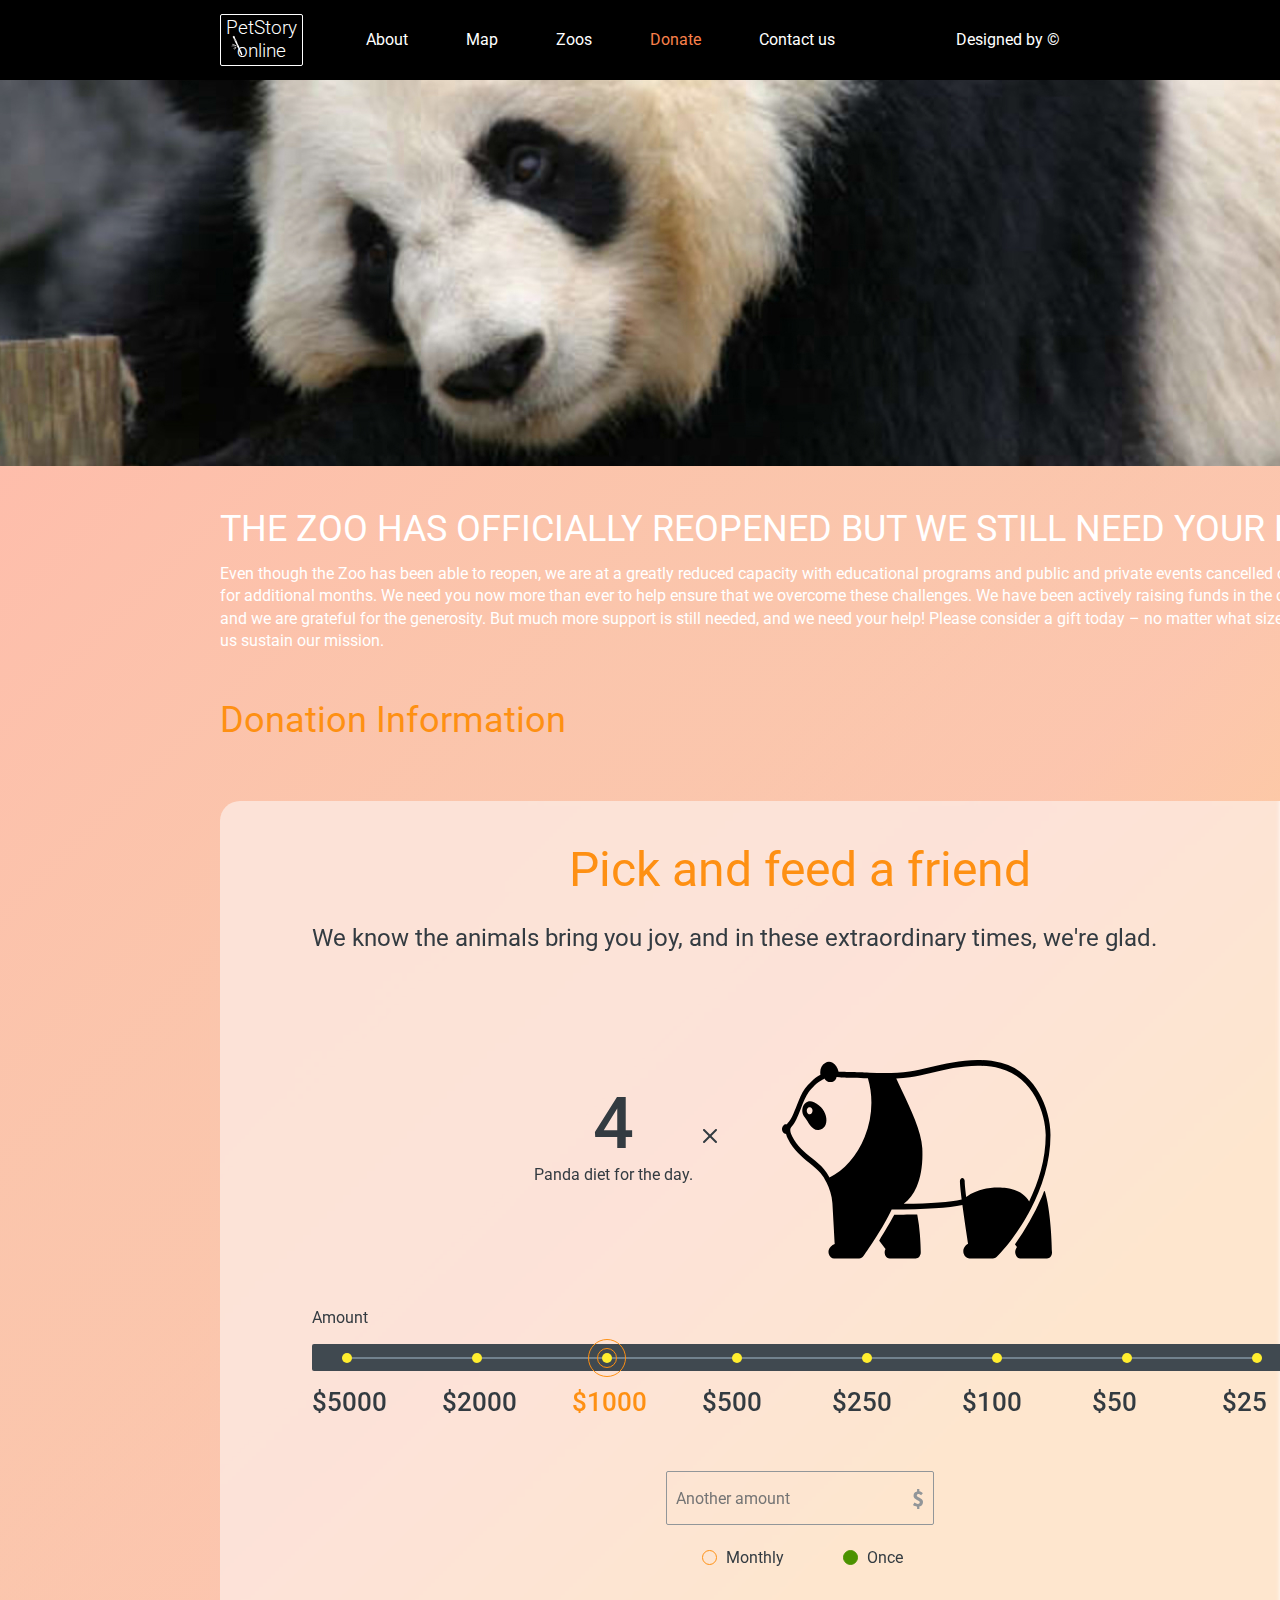
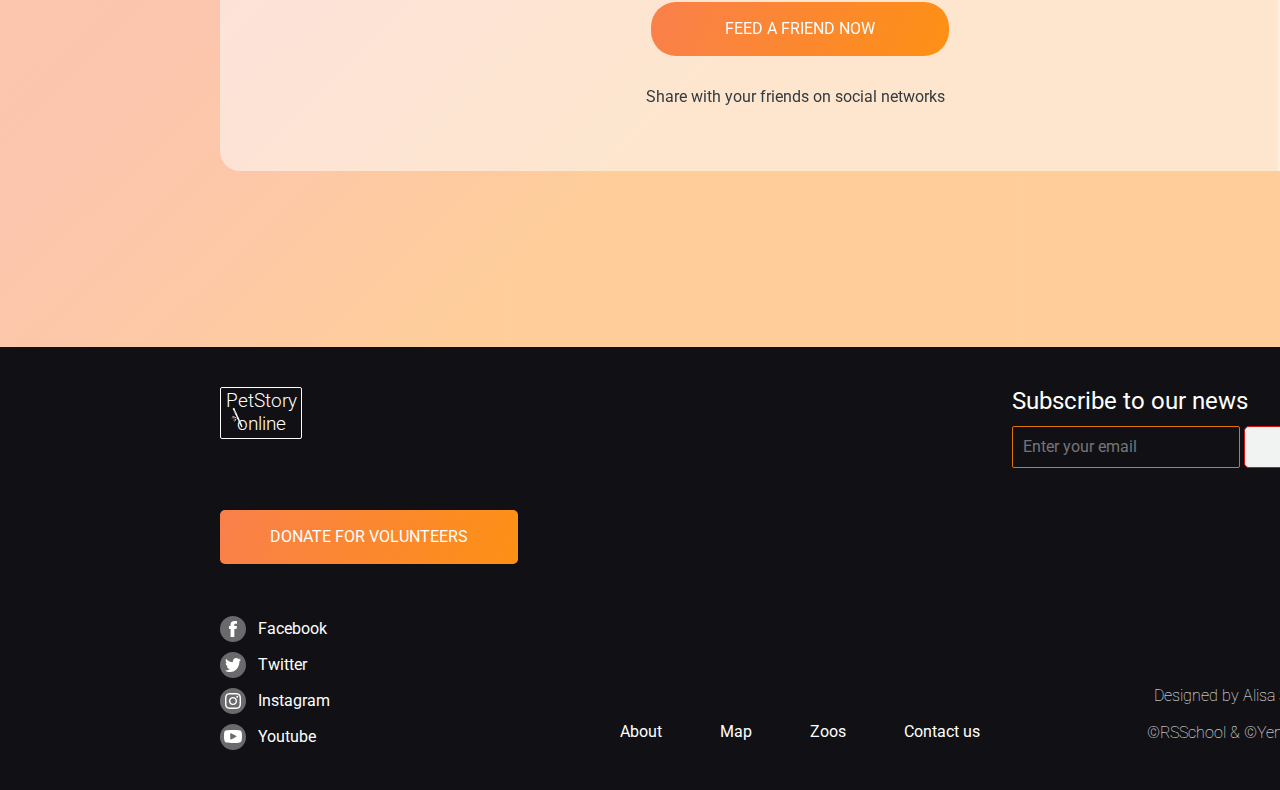
==== pages/donate/index.html @ 856024a0 "init: start work on task part 3" ====
<!DOCTYPE html>
<html lang="en">
<head>
    <meta charset="UTF-8">
    <meta http-equiv="X-UA-Compatible" content="IE=edge">
    <meta name="viewport" content="width=device-width, initial-scale=1.0">
    <link rel="stylesheet" type="text/css" href="../../assets/resets/normalize.css">
    <link rel="stylesheet" type="text/css" href="style.css">
    <title>Donate</title>
</head>
<body>
    <div class="wrapper">
        <header>
            <nav>
                <ul>
                    <li><a href="../main/index.html" class="noHover"><h1 class="logo">PetStory<br>online</h1></a></li>
                    <li><a href="../main/index.html">About</a></li>
                    <li><a href="#map">Map</a></li>
                    <li><a href="#zoos">Zoos</a></li>
                    <li><a href="#donate" class="active">Donate</a></li>
                    <li><a href="#contact-us">Contact us</a></li>
                    <li class="right"><a href="https://www.figma.com/file/jfEFwkXVj1WRq7sUHDr8os/PetStory-online">Designed by &#169;</a></li>
                </ul>
            </nav>
        </header>
        <main>
            <section class="hero">
                <div class="hero_image"></div>
            </section>
            <section class="pick_and_feed">
                <div class="container">
                    <h5>THE ZOO HAS OFFICIALLY REOPENED BUT WE STILL NEED YOUR HELP!</h5>
                    <p>Even though the Zoo has been able to reopen, we are at a greatly reduced capacity with educational programs and public and private events cancelled or postponed for additional months. We need you now more than ever to help ensure that we overcome these challenges. We have been actively raising funds in the community, and we are grateful for the generosity.  But much more support is still needed, and we need your help! Please consider a gift today – no matter what size – to help us sustain our mission.</p>
                    <h3>Donation Information</h3>
                    <dir class="container_bg">
                        <h2>Pick and feed a friend</h2>
                        <h6>We know the animals bring you joy, and in these extraordinary times, we're glad.</h6>
                        <div class="donation_amount">
                            <div class="animals_widget">
                                <div class="diet_for_the_day">
                                    <div>
                                        <p>4</p>
                                        <p>Panda diet for the day.</p>
                                    </div>
                                </div>
                                <div class="x_icon"></div>
                                <div class="widget_icon"></div>
                            </div>
                            <p>Amount</p>
                            <form>
                                <div class="amount_picker">
                                    <div class="radio_wrap">
                                        <input type="radio" name="amount" id="amount1" />
                                        <label for="amount1" >$5000</label>
                                    </div>
                                    <div class="radio_wrap">
                                        <input type="radio" name="amount" id="amount2" />
                                        <label for="amount2">$2000</label>
                                    </div>
                                    <div class="radio_wrap">
                                        <input type="radio" name="amount" id="amount3" checked="checked" />
                                        <label for="amount3">$1000</label>
                                    </div>
                                    <div class="radio_wrap">
                                        <input type="radio" name="amount" id="amount4" />
                                        <label for="amount4">$500</label>
                                    </div>
                                    <div class="radio_wrap">
                                        <input type="radio" name="amount" id="amount5" />
                                        <label for="amount5">$250</label>
                                    </div>
                                    <div class="radio_wrap">
                                        <input type="radio" name="amount" id="amount6" />
                                        <label for="amount6">$100</label>
                                    </div>
                                    <div class="radio_wrap">
                                        <input type="radio" name="amount" id="amount7" />
                                        <label for="amount7">$50</label>
                                    </div>
                                    <div class="radio_wrap">
                                        <input type="radio" name="amount" id="amount8" />
                                        <label for="amount8">$25</label>
                                    </div>
                                </div>
                                <div class="form_rest">
                                    <input type="number" tabindex="0" placeholder="Another amount" pattern="/^-?\d+\.?\d*$/" onKeyPress="if(this.value.length==4) return false;" /><br>
                                    <div class="wrap">
                                        <input type="radio" name="subscription" id="monthly" />
                                        <label for="monthly">Monthly</label>
                                    </div>
                                    <div class="wrap">
                                        <input type="radio" name="subscription" id="once" checked="checked" />
                                        <label for="once">Once</label><br>
                                    </div>
                                </div>
                                <button class="button">Feed a friend now</button>
                            </form>
                            <p>Share with your friends on social networks</p>
                        </div>
                    </dir>
                </div>
            </section>
          </main>
        <footer>
            <div class="container">
                <div class="left">
                    <a href="../main/index.html">
                        <div class="logo">PetStory<br>online</div>
                    </a>
                    <a href="../donate/index.html">
                        <button class="button square">Donate for volunteers</button>
                    </a>
                    <div class="social">
                        <div class="social_container">
                            <div class="social_icon facebook"></div>
                            <a href="https://www.facebook.com/">Facebook</a>
                        </div>
                        <div class="social_container">
                            <div class="social_icon twitter"></div>
                            <a href="https://twitter.com/">Twitter</a>
                        </div>
                        <div class="social_container">
                            <div class="social_icon instagram"></div>
                            <a href="https://www.instagram.com/">Instagram</a>
                        </div>
                        <div class="social_container">
                            <div class="social_icon youtube"></div>
                            <a href="https://www.youtube.com/">Youtube</a>
                        </div>
                    </div>
                </div>
                <div class="center">
                    <nav class="footer_menu">
                        <ul>
                            <li><a href="../main/index.html">About</a></li>
                            <li><a href="#map">Map</a></li>
                            <li><a href="#zoos">Zoos</a></li>
                            <li><a href="#contact-us">Contact us</a></li>
                        </ul>
                    </nav>
                </div>
                <div class="right">
                    <div class="form_container">
                        <h4>Subscribe to our news</h4>
                        <div class="form">
                            <form>
                                <input type="email" placeholder="Enter your email" required />
                                <button class="button_form">Submit</button>
                            </form>
                        </div>
                    </div>
                    <div class="signature">
                        <p>Designed by Alisa Samborskaya</p>
                        <p>©RSSchool &#38; &#169;Yem Digital 2021</p>
                    </div>
                </div>
            </div>
          </footer>
    </div>
</body>
</html>
---- pages/donate/style.css ----
@import url('https://fonts.googleapis.com/css2?family=Roboto:wght@100;300;400;500;700&display=swap');

:root {
  --green: #4B9200;
  --yellow: #FFEE2E;
  --orange: linear-gradient(113.96deg, #F9804B 1.49%, #FE9013 101.44%);
  --orange_border: linear-gradient(113.96deg, #FA6F32 1.49%, #FE9013 101.44%);
  --orange_gradient: linear-gradient(315.75deg, rgba(254, 210, 144, 0.7) 30.06%, #FEBDAB 100.95%, rgba(254, 210, 144, 0.7) 106.36%), linear-gradient(315.75deg, rgba(254, 189, 171, 0.74) 30.06%, rgba(243, 169, 248, 0.66) 50.74%, #E0D8F0 80.49%, #EAF7FE 127.9%, #EAF7FE 149.54%), linear-gradient(315.75deg, rgba(254, 189, 171, 0.74) 30.06%, rgba(243, 169, 248, 0.66) 50.74%, #E0D8F0 80.49%, #EAF7FE 127.9%, #EAF7FE 149.54%);
  --clementine: #E47209;
  --pink_gradient: linear-gradient(315.75deg, rgba(254, 189, 171, 0.74) 30.06%, rgba(243, 169, 248, 0.66) 50.74%, #E0D8F0 80.49%, #EAF7FE 127.9%, #EAF7FE 149.54%);
  --red: #D31414;
  --black_blue: #333B41;
  --gray: #767474;
  --gray_smoky: #ABABAB;
  --gray_light: #F1F3F2;
  --frosted_glass_white: rgba(253, 253, 255, 0.52);
}

* {
  box-sizing: border-box;
}

body {
  font-family: Roboto, sans-serif;
}

.container {
  position: relative;
  width: 1600px;
}

header nav {
  background-color: #000;
}

header nav ul {
  display: flex;
  height: 80px;
  align-items: center;
  list-style-type: none;
  margin: 0px 220px;
  padding: 0px;
  overflow: hidden;
  flex-wrap: nowrap;
}

header nav li:not(:first-child):not(:last-child) a {
  padding: 29px;
}

header nav li:first-child {
  display: flex;
  justify-content: flex-start;
  padding: 29px 29px 29px 0px;
}

header nav li:last-child{
  flex: 1;
  display: flex;
  justify-content: flex-end;
}

header nav li:last-child a {
  padding: 29px 0px 29px 29px;
}

header nav a {
  display: block;
  font-size: 16px;
  font-weight: 400;
  line-height: 140%;
  color: #fff;
  text-decoration: none;
  background-color: #000;
}

header .logo {
  font-size: 19.01px;
  font-weight: 300;
  line-height: 120%;
  border: 1px solid #fff;
  border-radius: 2px;
  box-sizing: border-box;
  text-align: center;
  padding: 2.55px 4.75px;
  margin-right: 5px;
  background-image: url(../../assets/images/bg-images/logo-stick.png);
  background-repeat: no-repeat;
  background-position: bottom 9.54px left 9.69px;
}

header li a:hover:not(.noHover) {
  background-color: #333;
}

header li a:active {
  color: #F9804B;
}

header a.active {
  color: #F9804B;
}

.button {
  width: 298px;
  height: 54px;
  background: var(--orange);
  border-radius: 25px;
  border: 0px;
  text-transform: uppercase;
  color: #fff;
}

.button:hover {
  background: var(--clementine);
  cursor: pointer;
}

.button:active {
  background: var(--green);
}

.button:disabled {
  background: var(--gray);
}

.square {
  border-radius: 5px;
}

.button_form {
  width: 129px;
  height: 42px;
  background: #F1F3F2;
  border: 1px solid #4B9200;
  color: #4B9200;
  border-radius: 5px;
  font-weight: 400;
  font-size: 16px;
  line-height: 140%;
  cursor: pointer;
}

.button_form:hover {
  border: 1px solid var(--clementine);
  color: var(--clementine);
  border-radius: 5px;
  cursor: pointer;
}

form:invalid button{
  border: 1px solid #D31414;
  color: #D31414;
  cursor: pointer;
}

.button__one {
  position: absolute;
  left: calc(50% - 298px/2 + 332px);
  top: 626px;
}

.hero_image {
  height: 386px;
  width: 100%;
  background-image: url(../../assets/images/bg-images/giant-panda.jpg);
  background-position: center;
  background-repeat: no-repeat;
}

.pick_and_feed {
  display: flex;
  align-items: stretch;
  background: var(--orange_gradient);
}

.pick_and_feed .container {
  width: 1160px;
  margin: 40px 220px 160px 220px;
  color: #fff;
}

.pick_and_feed .container_bg {
  background: var(--frosted_glass_white);
  backdrop-filter: blur(2px);
  border-radius: 20px;
  color: #333B41;
}

.pick_and_feed .container h5 {
  font-weight: 400;
  font-size: 36px;
  line-height: 130%;
  padding: 0px;
  margin: 0px;
}

.pick_and_feed .container p {
  font-weight: 400;
  font-size: 16px;
  line-height: 140%;
  margin: 10px 10px 0px 0px;
}

.pick_and_feed .container h3 {
  font-weight: 400;
  font-size: 36px;
  line-height: 130%;
  color: #FE9013;
  margin: 45px 0px 57px 0px;
}

.pick_and_feed .container_bg {
  padding: 40px 92px 62px 92px;
  text-align: center;
}

.container_bg h2 {
  font-weight: 400;
  font-size: 48px;
  line-height: 120%;
  color: #FE9013; 
  margin: 0px;
  padding: 0px 0px 20px 0px;
}

.pick_and_feed .container_bg p {
  text-align: left;
  color: #333B41;
}

.container_bg h6 {
  font-weight: 400;
  font-size: 24px;
  line-height: 120%;
  text-align: left;
  margin: 5px 0px 0px 0px;
  padding: 0px;
}

.container_bg p {
  font-weight: 400;
  font-size: 16px;
  line-height: 140%;
  color: #333B41;
}

.animals_widget {
  display: flex;
  justify-content: space-between;
  width: 532px;
  height: 246px;
  margin: 60px auto 48px auto;
}

.diet_for_the_day {
  display: flex;
  flex-direction: column;
  justify-content: center;
}

.x_icon {
  width: 14px;
  height: 14px;
  margin: auto auto auto 0;
  background-image: url(../../assets/images/incons/x_icon.svg);
  background-repeat: no-repeat;
}

.animals_widget p:first-of-type {
  font-weight: 500;
  font-size: 72px;
  line-height: 80%;
  text-align: center;
  margin-bottom: 11px;
}

.animals_widget p:nth-of-type(2) {
  font-weight: 400;
  font-size: 16px;
}

.donation_amount p:last-child {
  text-align: center;
}

.widget_icon {
  width: 284px;
  height: 246px;
  background-image: url(../../assets/images/donate-animals-widget/animals-widget-panda.svg);
  background-repeat: no-repeat;
  background-position: left bottom;
}

.amount_picker {
  width: 976px;
  height: 27px;
  padding: 0px 26px 0px 30px;
  margin: 15px 0px 60px 0px;
  display: flex;
  flex-direction: row;  
  justify-content: space-between;
  align-items: center;
  background-color: #404950;
  border-radius: 2px;
  z-index: -1;
}

.amount_picker::after {
  content: '';
  position: absolute;
  width: calc(976px - 56px);
  height: 2px;
  background: #72828E;
  z-index: 0;
}

.radio_wrap {
  display: flex;
  align-items: center;
  height: 27px;
  width: 10px;
  z-index: 1;
}

.amount_picker .radio_wrap:first-child  {
  justify-self: start;
}

.amount_picker .radio_wrap:last-child {
  justify-self: end;
}

.amount_picker label {
  display: inline-block;
  font-weight: 500;
  font-size: 26px;
  line-height: 140%;
  color: #333B41;
  position: relative;
  left: -40px;
  top: 45px;
}

.amount_picker input[type="radio"] {
  -webkit-appearance: none;
  appearance: none;
  display: inline-block;
  vertical-align: top;
  background-color: #FFEE2E;
  width: 10px;
  height: 10px;
  border: none;
  border-radius: 50%;
  z-index: 1;
}

.amount_picker input[type="radio"]:before {
  content: "";
  display: inline-block;
  vertical-align: top;
  width: 10px;
  height: 10px;
  border-radius: 50%;
}

.amount_picker input[type="radio"]:checked:before {
  outline: 1.7px solid #FE9013;
  outline-offset: 13px;
}

.amount_picker input[type="radio"]:after {
  content: "";
  display: inline-block;
  vertical-align: top;
  position: relative;
  top: -53px;
  left: -35px;
  width: 10px;
  height: 10px;
  padding: 35px;
  border-radius: 50%;
  cursor: pointer;
  /* background-color: #e83474;
  z-index: -5; */
}

.amount_picker input[type="radio"]:checked {
  outline: 1.7px solid #FE9013;
  outline-offset: 4.5px;
}

.amount_picker input[type="radio"]:checked + label {
  color: #FE9013;
}

/* input field remove spin btns Firefox */
.form_rest input[type=number] {
  -moz-appearance: textfield;
  width: 268px;
  height: 54px;
  margin: 40px 0 25px 0;
  padding: 0px 0px 0px 9px;
  color: #929699;
  background-color: transparent;
  border: 1px solid #929699;
  border-radius: 2px;
  box-sizing: border-box;
  font-weight: 400;
  font-size: 16px;
  line-height: 140%;
  background-image: url(../../assets/images/incons/dollar_sign.svg);
  background-repeat: no-repeat;
  background-position: right 10px top 17px;
}

/* input field remove spin btns Chrome, Safari, Edge, Opera */
.form_rest input::-webkit-outer-spin-button,
input::-webkit-inner-spin-button {
  -webkit-appearance: none;
  margin: 0;
}

.form_rest input:focus {
  color: #4B9200 !important;
  outline-color: #4B9200;
}

.form_rest .wrap {
  display: inline-block;
  margin: 0 30px 0 30px;
}

.form_rest label {
  position: relative;
  left: 5px;
  top: -2px;
}

.form_rest input[type=radio] {
  -webkit-appearance: none;
  appearance: none;
  background-color: transparent;
  padding: 0px;
  font: inherit;
  width: 15px;
  height: 15px;
  border: 1px solid #FE9013;
  border-radius: 50%;
  color: #fff;
}

.form_rest input[type=radio]:checked   {
  -webkit-appearance: none;
  appearance: none;
  background-color: #4B9200;
  padding: 0px;
  font: inherit;
  width: 15px;
  height: 15px;
  border: 1px solid #4B9200;
  border-radius: 50%;
  color: #333B41;
}

.pick_and_feed .button  {
  margin: 33px 0 20px 0;
}

footer {
  background: #111115;
  width: 1600px;
  color: #fff;
}

footer .container {
  width: 1160px;
  height: 443px;
  padding: 40px 0px 30px 0px;
  margin: 0 auto;
  display: flex;
  
}

footer .left {
  display: flex;
  flex-direction: column;
  justify-content: space-between;
  width: 360px;
}

footer .button {
  margin-top: 20px;
}

.left a {
  text-decoration: none;
  color: #fff;
}

footer .logo {
  width: 82px;
  height: 52px;
  font-size: 19.01px;
  font-weight: 300;
  line-height: 120%;
  border: 1px solid #fff;
  border-radius: 2px;
  box-sizing: border-box;
  text-align: center;
  padding: 2.55px 4.75px;
  margin-right: 5px;
  background-image: url(../../assets/images/bg-images/logo-stick.png);
  background-repeat: no-repeat;
  background-position: bottom 9.54px left 9.69px;
}

.social a {
  font-weight: 400;
  font-size: 16px;
  line-height: 140%;
  margin: 2px 0px 2px 12px;
  color: #fff;
  text-decoration: none;
}

.social_container {
  display: flex;
  width: 120px;
}

.social_icon {
  width: 26px;
  height: 26px;
  background-repeat: no-repeat;
  background-size: cover;
  margin-bottom: 10px;
  padding: 0px;
}

.social_container:hover .social_icon {
  cursor: pointer;
  filter: brightness(0.7) sepia(56) hue-rotate(3deg) saturate(1845%);
}

.social_container:hover a{
  color: #E47209;
}

.social_icon.facebook {
  background-image: url(../../assets/images/incons/fb.svg);
}

.social_icon.twitter {
  background-image: url(../../assets/images/incons/tw.svg);
}

.social_icon.instagram {
  background-image: url(../../assets/images/incons/in.svg);
}

.social_icon.youtube {
  background-image: url(../../assets/images/incons/yt.svg);
}

footer .center {
  display: flex;
  flex-direction: column;
  justify-content: flex-end;
  width: 400px;
}

footer nav ul {
  display: flex;
  justify-content: space-between;
  align-items: end;
  list-style-type: none;
}

footer nav a {
  display: block;
  font-size: 16px;
  font-weight: 400;
  line-height: 140%;
  color: #fff;
  text-decoration: none;
}

footer li a:hover{
  color: #E47209;
}

footer li a:active {
  color: #F9804B;
}

footer a.active {
  color: #F9804B;
}

footer .right {
  display: flex;
  flex-direction: column;
  justify-content: space-between;
  margin-left: 32px;
}

footer .right p {
  display: flex;
  justify-content: end;
  font-weight: 100;
  font-size: 16px;
  line-height: 130%;
}

footer h4 {
  font-weight: 400;
  font-size: 24px;
  line-height: 120%;
  margin: 0px 0px 10px 0px;
  padding: 0px;
}

input[type=email] {
  width: 228px;
  height: 42px;
  margin: 0px;
  padding: 10px;
  border: 1px solid var(--clementine);
  border-radius: 2px;
  box-sizing: border-box;
  font-weight: 400;
  font-size: 16px;
  line-height: 140%;
  color: #BDBDBD;
  background-color: transparent;
}
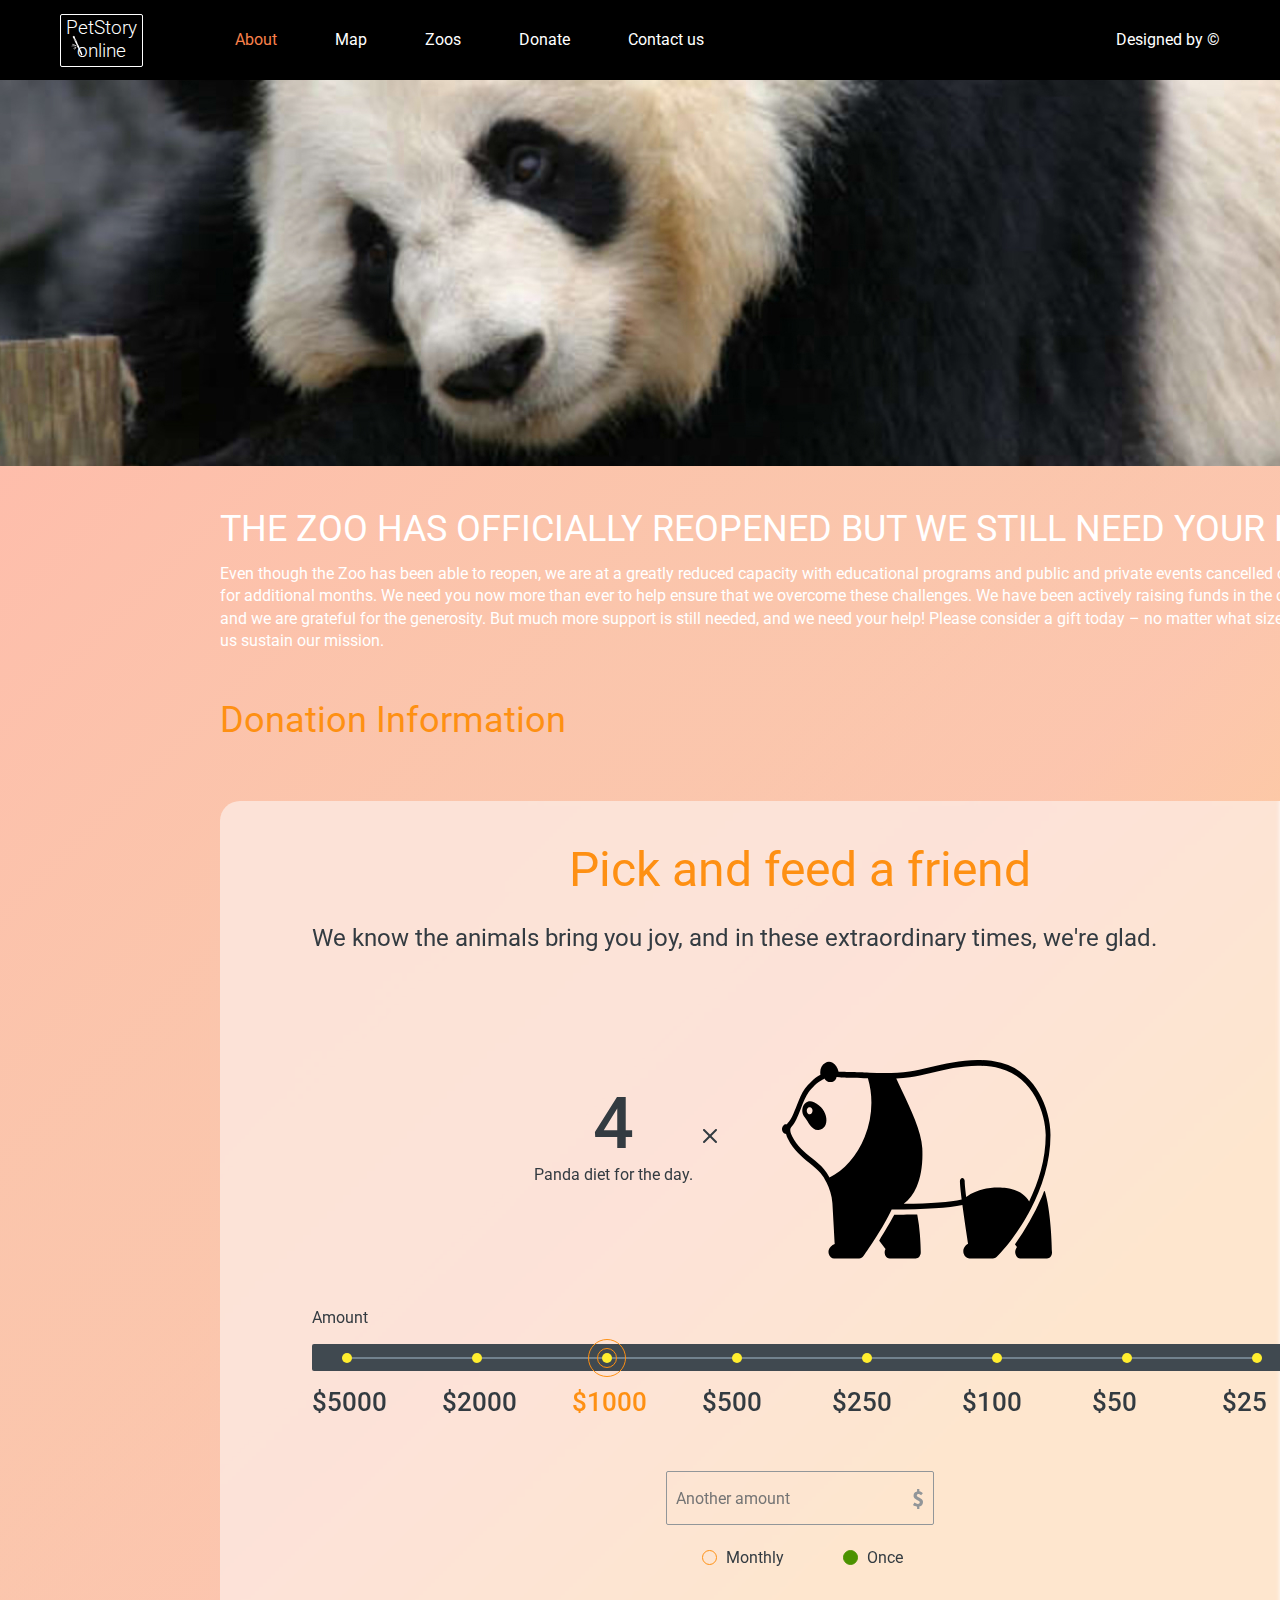
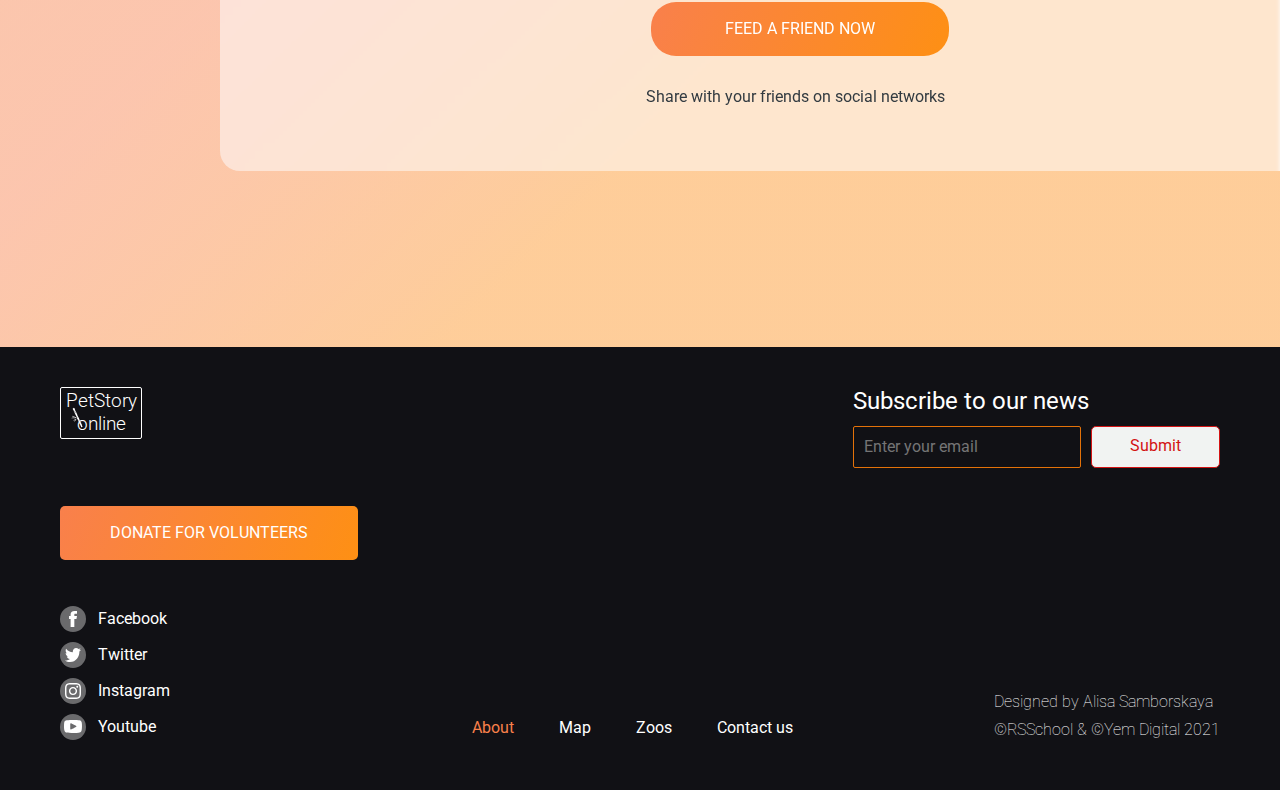
==== commit 0a90e92d: "fix: donate page header & footer layout" ====
--- a/pages/donate/index.html
+++ b/pages/donate/index.html
@@ -9,153 +9,134 @@
     <title>Donate</title>
 </head>
 <body>
-    <div class="wrapper">
-        <header>
+    <header>
+        <div class="container">
             <nav>
                 <ul>
-                    <li><a href="../main/index.html" class="noHover"><h1 class="logo">PetStory<br>online</h1></a></li>
-                    <li><a href="../main/index.html">About</a></li>
+                    <a href="#about" class="noHover"><h1 class="logo">PetStory<br>online</h1></a>
+                    <li><a href="#about" class="active">About</a></li>
                     <li><a href="#map">Map</a></li>
                     <li><a href="#zoos">Zoos</a></li>
-                    <li><a href="#donate" class="active">Donate</a></li>
+                    <li><a href="#donate">Donate</a></li>
                     <li><a href="#contact-us">Contact us</a></li>
-                    <li class="right"><a href="https://www.figma.com/file/jfEFwkXVj1WRq7sUHDr8os/PetStory-online">Designed by &#169;</a></li>
                 </ul>
+                <a href="https://www.figma.com/file/jfEFwkXVj1WRq7sUHDr8os/PetStory-online" class="designedNav">Designed by &#169;</a>
+                <a href="#" class="toggleNav"></a>
             </nav>
-        </header>
-        <main>
-            <section class="hero">
-                <div class="hero_image"></div>
-            </section>
-            <section class="pick_and_feed">
-                <div class="container">
-                    <h5>THE ZOO HAS OFFICIALLY REOPENED BUT WE STILL NEED YOUR HELP!</h5>
-                    <p>Even though the Zoo has been able to reopen, we are at a greatly reduced capacity with educational programs and public and private events cancelled or postponed for additional months. We need you now more than ever to help ensure that we overcome these challenges. We have been actively raising funds in the community, and we are grateful for the generosity.  But much more support is still needed, and we need your help! Please consider a gift today – no matter what size – to help us sustain our mission.</p>
-                    <h3>Donation Information</h3>
-                    <dir class="container_bg">
-                        <h2>Pick and feed a friend</h2>
-                        <h6>We know the animals bring you joy, and in these extraordinary times, we're glad.</h6>
-                        <div class="donation_amount">
-                            <div class="animals_widget">
-                                <div class="diet_for_the_day">
-                                    <div>
-                                        <p>4</p>
-                                        <p>Panda diet for the day.</p>
-                                    </div>
+        </div>
+    </header>
+    <main>
+        <section class="hero">
+            <div class="hero_image"></div>
+        </section>
+        <section class="pick_and_feed">
+            <div class="container">
+                <h5>THE ZOO HAS OFFICIALLY REOPENED BUT WE STILL NEED YOUR HELP!</h5>
+                <p>Even though the Zoo has been able to reopen, we are at a greatly reduced capacity with educational programs and public and private events cancelled or postponed for additional months. We need you now more than ever to help ensure that we overcome these challenges. We have been actively raising funds in the community, and we are grateful for the generosity.  But much more support is still needed, and we need your help! Please consider a gift today – no matter what size – to help us sustain our mission.</p>
+                <h3>Donation Information</h3>
+                <dir class="container_bg">
+                    <h2>Pick and feed a friend</h2>
+                    <h6>We know the animals bring you joy, and in these extraordinary times, we're glad.</h6>
+                    <div class="donation_amount">
+                        <div class="animals_widget">
+                            <div class="diet_for_the_day">
+                                <div>
+                                    <p>4</p>
+                                    <p>Panda diet for the day.</p>
                                 </div>
-                                <div class="x_icon"></div>
-                                <div class="widget_icon"></div>
                             </div>
-                            <p>Amount</p>
-                            <form>
-                                <div class="amount_picker">
-                                    <div class="radio_wrap">
-                                        <input type="radio" name="amount" id="amount1" />
-                                        <label for="amount1" >$5000</label>
-                                    </div>
-                                    <div class="radio_wrap">
-                                        <input type="radio" name="amount" id="amount2" />
-                                        <label for="amount2">$2000</label>
-                                    </div>
-                                    <div class="radio_wrap">
-                                        <input type="radio" name="amount" id="amount3" checked="checked" />
-                                        <label for="amount3">$1000</label>
-                                    </div>
-                                    <div class="radio_wrap">
-                                        <input type="radio" name="amount" id="amount4" />
-                                        <label for="amount4">$500</label>
-                                    </div>
-                                    <div class="radio_wrap">
-                                        <input type="radio" name="amount" id="amount5" />
-                                        <label for="amount5">$250</label>
-                                    </div>
-                                    <div class="radio_wrap">
-                                        <input type="radio" name="amount" id="amount6" />
-                                        <label for="amount6">$100</label>
-                                    </div>
-                                    <div class="radio_wrap">
-                                        <input type="radio" name="amount" id="amount7" />
-                                        <label for="amount7">$50</label>
-                                    </div>
-                                    <div class="radio_wrap">
-                                        <input type="radio" name="amount" id="amount8" />
-                                        <label for="amount8">$25</label>
-                                    </div>
+                            <div class="x_icon"></div>
+                            <div class="widget_icon"></div>
+                        </div>
+                        <p>Amount</p>
+                        <form>
+                            <div class="amount_picker">
+                                <div class="radio_wrap">
+                                    <input type="radio" name="amount" id="amount1" />
+                                    <label for="amount1" >$5000</label>
                                 </div>
-                                <div class="form_rest">
-                                    <input type="number" tabindex="0" placeholder="Another amount" pattern="/^-?\d+\.?\d*$/" onKeyPress="if(this.value.length==4) return false;" /><br>
-                                    <div class="wrap">
-                                        <input type="radio" name="subscription" id="monthly" />
-                                        <label for="monthly">Monthly</label>
-                                    </div>
-                                    <div class="wrap">
-                                        <input type="radio" name="subscription" id="once" checked="checked" />
-                                        <label for="once">Once</label><br>
-                                    </div>
+                                <div class="radio_wrap">
+                                    <input type="radio" name="amount" id="amount2" />
+                                    <label for="amount2">$2000</label>
                                 </div>
-                                <button class="button">Feed a friend now</button>
-                            </form>
-                            <p>Share with your friends on social networks</p>
-                        </div>
-                    </dir>
-                </div>
-            </section>
-          </main>
-        <footer>
-            <div class="container">
-                <div class="left">
-                    <a href="../main/index.html">
-                        <div class="logo">PetStory<br>online</div>
-                    </a>
-                    <a href="../donate/index.html">
-                        <button class="button square">Donate for volunteers</button>
-                    </a>
-                    <div class="social">
-                        <div class="social_container">
-                            <div class="social_icon facebook"></div>
-                            <a href="https://www.facebook.com/">Facebook</a>
-                        </div>
-                        <div class="social_container">
-                            <div class="social_icon twitter"></div>
-                            <a href="https://twitter.com/">Twitter</a>
-                        </div>
-                        <div class="social_container">
-                            <div class="social_icon instagram"></div>
-                            <a href="https://www.instagram.com/">Instagram</a>
-                        </div>
-                        <div class="social_container">
-                            <div class="social_icon youtube"></div>
-                            <a href="https://www.youtube.com/">Youtube</a>
-                        </div>
+                                <div class="radio_wrap">
+                                    <input type="radio" name="amount" id="amount3" checked="checked" />
+                                    <label for="amount3">$1000</label>
+                                </div>
+                                <div class="radio_wrap">
+                                    <input type="radio" name="amount" id="amount4" />
+                                    <label for="amount4">$500</label>
+                                </div>
+                                <div class="radio_wrap">
+                                    <input type="radio" name="amount" id="amount5" />
+                                    <label for="amount5">$250</label>
+                                </div>
+                                <div class="radio_wrap">
+                                    <input type="radio" name="amount" id="amount6" />
+                                    <label for="amount6">$100</label>
+                                </div>
+                                <div class="radio_wrap">
+                                    <input type="radio" name="amount" id="amount7" />
+                                    <label for="amount7">$50</label>
+                                </div>
+                                <div class="radio_wrap">
+                                    <input type="radio" name="amount" id="amount8" />
+                                    <label for="amount8">$25</label>
+                                </div>
+                            </div>
+                            <div class="form_rest">
+                                <input type="number" tabindex="0" placeholder="Another amount" pattern="/^-?\d+\.?\d*$/" onKeyPress="if(this.value.length==4) return false;" /><br>
+                                <div class="wrap">
+                                    <input type="radio" name="subscription" id="monthly" />
+                                    <label for="monthly">Monthly</label>
+                                </div>
+                                <div class="wrap">
+                                    <input type="radio" name="subscription" id="once" checked="checked" />
+                                    <label for="once">Once</label><br>
+                                </div>
+                            </div>
+                            <button class="button">Feed a friend now</button>
+                        </form>
+                        <p>Share with your friends on social networks</p>
                     </div>
-                </div>
-                <div class="center">
-                    <nav class="footer_menu">
-                        <ul>
-                            <li><a href="../main/index.html">About</a></li>
-                            <li><a href="#map">Map</a></li>
-                            <li><a href="#zoos">Zoos</a></li>
-                            <li><a href="#contact-us">Contact us</a></li>
-                        </ul>
-                    </nav>
-                </div>
-                <div class="right">
-                    <div class="form_container">
-                        <h4>Subscribe to our news</h4>
-                        <div class="form">
-                            <form>
-                                <input type="email" placeholder="Enter your email" required />
-                                <button class="button_form">Submit</button>
-                            </form>
-                        </div>
-                    </div>
-                    <div class="signature">
-                        <p>Designed by Alisa Samborskaya</p>
-                        <p>©RSSchool &#38; &#169;Yem Digital 2021</p>
-                    </div>
+                </dir>
+            </div>
+        </section>
+    </main>
+    <footer>
+        <div class="container">
+            <div class="sub_upper">
+                <a href="#"><div class="logo">PetStory <br>online</div></a>
+                <div class="form">
+                    <h4>Subscribe to our news</h4>
+                    <form>
+                        <input type="email" placeholder="Enter your email" required />
+                        <button class="button_form">Submit</button>
+                    </form>
                 </div>
             </div>
-          </footer>
-    </div>
+            <button class="button square">Donate for volunteers</button>
+            <div class="sub_bottom">
+                <div class="social">
+                    <a href="https://www.facebook.com/" class="social_icon facebook"><span>Facebook</span></a>
+                    <a href="https://twitter.com/" class="social_icon twitter"><span>Twitter</span></a>
+                    <a href="https://www.instagram.com/" class="social_icon instagram"><span>Instagram</span></a>
+                    <a href="https://www.youtube.com/" class="social_icon youtube"><span>Youtube</span></a>
+                </div>
+                <nav class="footer_menu">
+                    <ul>
+                        <li><a href="#about" class="active">About</a></li>
+                        <li><a href="#map">Map</a></li>
+                        <li><a href="#zoos">Zoos</a></li>
+                        <li><a href="#contact-us">Contact us</a></li>
+                    </ul>
+                </nav>
+                <div class="signature">
+                    <p>Designed by Alisa Samborskaya</p>
+                    <p>©RSSchool &#38; &#169;Yem Digital 2021</p>
+                </div>
+            </div>
+        </div>
+    </footer>
 </body>
 </html>
--- a/pages/donate/style.css
+++ b/pages/donate/style.css
@@ -25,23 +25,102 @@
 }
 
 .container {
+  max-width: 1160px;
+  margin: 0 auto;
+}
+
+.button {
+  width: 298px;
+  height: 54px;
+  background: var(--orange);
+  border-radius: 25px;
+  border: 0px;
+  text-transform: uppercase;
+  color: #fff;
+}
+
+.button:hover {
+  background: var(--clementine);
+  cursor: pointer;
+}
+
+.button:active {
+  background: var(--green);
+}
+
+.button:disabled {
+  background: var(--gray);
+}
+
+.square {
+  border-radius: 5px;
+}
+
+.button_form {
+  width: 129px;
+  height: 42px;
+  background: #F1F3F2;
+  border: 1px solid #4B9200;
+  color: #4B9200;
+  border-radius: 5px;
+  font-weight: 400;
+  font-size: 16px;
+  line-height: 140%;
+  cursor: pointer;
+}
+
+.button_form:hover {
+  border: 1px solid var(--clementine);
+  color: var(--clementine);
+  border-radius: 5px;
+  cursor: pointer;
+}
+
+form:invalid button{
+  border: 1px solid #D31414;
+  color: #D31414;
+  cursor: pointer;
+}
+
+.button__one {
+  position: absolute;
+  left: calc(50% - 298px/2 + 332px);
+  top: 626px;
+}
+
+/* header */
+
+header {
   position: relative;
-  width: 1600px;
-}
-
-header nav {
-  background-color: #000;
+  background: #000;
+  height: 80px;
+  z-index: 1;
+}
+
+nav {
+  display: flex;
+  flex-direction: row;
+  align-items: center;
+  justify-content: space-between;
+}
+
+.toggleNav {
+  display: none;
+  width: 18px;
+  height: 10px;
+  background-image: url(../../assets/images/incons/burger_menu.svg);
+  background-repeat: no-repeat;
 }
 
 header nav ul {
   display: flex;
-  height: 80px;
   align-items: center;
   list-style-type: none;
-  margin: 0px 220px;
+  margin: 0px;
   padding: 0px;
   overflow: hidden;
   flex-wrap: nowrap;
+  z-index: 1;
 }
 
 header nav li:not(:first-child):not(:last-child) a {
@@ -75,7 +154,7 @@
 }
 
 header .logo {
-  font-size: 19.01px;
+  font-size: 19px;
   font-weight: 300;
   line-height: 120%;
   border: 1px solid #fff;
@@ -83,14 +162,15 @@
   box-sizing: border-box;
   text-align: center;
   padding: 2.55px 4.75px;
-  margin-right: 5px;
+  margin-right: 63px;
   background-image: url(../../assets/images/bg-images/logo-stick.png);
   background-repeat: no-repeat;
   background-position: bottom 9.54px left 9.69px;
 }
 
 header li a:hover:not(.noHover) {
-  background-color: #333;
+  color: #F9804B;
+  /* background-color: #333; */
 }
 
 header li a:active {
@@ -101,64 +181,7 @@
   color: #F9804B;
 }
 
-.button {
-  width: 298px;
-  height: 54px;
-  background: var(--orange);
-  border-radius: 25px;
-  border: 0px;
-  text-transform: uppercase;
-  color: #fff;
-}
-
-.button:hover {
-  background: var(--clementine);
-  cursor: pointer;
-}
-
-.button:active {
-  background: var(--green);
-}
-
-.button:disabled {
-  background: var(--gray);
-}
-
-.square {
-  border-radius: 5px;
-}
-
-.button_form {
-  width: 129px;
-  height: 42px;
-  background: #F1F3F2;
-  border: 1px solid #4B9200;
-  color: #4B9200;
-  border-radius: 5px;
-  font-weight: 400;
-  font-size: 16px;
-  line-height: 140%;
-  cursor: pointer;
-}
-
-.button_form:hover {
-  border: 1px solid var(--clementine);
-  color: var(--clementine);
-  border-radius: 5px;
-  cursor: pointer;
-}
-
-form:invalid button{
-  border: 1px solid #D31414;
-  color: #D31414;
-  cursor: pointer;
-}
-
-.button__one {
-  position: absolute;
-  left: calc(50% - 298px/2 + 332px);
-  top: 626px;
-}
+/* section 1 */
 
 .hero_image {
   height: 386px;
@@ -467,33 +490,47 @@
   margin: 33px 0 20px 0;
 }
 
+/* footer */
+
 footer {
+  height: 443px;
   background: #111115;
-  width: 1600px;
-  color: #fff;
+  color: #fff;
+  box-sizing: border-box;
+  padding: 40px 0px 50px 0px; 
 }
 
 footer .container {
-  width: 1160px;
-  height: 443px;
-  padding: 40px 0px 30px 0px;
-  margin: 0 auto;
-  display: flex;
-  
-}
-
-footer .left {
+  position: relative;
+  height: 100%;
+  margin: 0px auto;
   display: flex;
   flex-direction: column;
   justify-content: space-between;
-  width: 360px;
+}
+
+footer .sub_upper {
+  width: 100%;
+  height: 84px;
+  display: flex;
+  justify-content: space-between;
+  align-items: flex-start;
+}
+
+footer .sub_bottom {
+  width: 100%;
+  display: flex;
+  justify-content: space-between;
+  align-items: flex-end;
+  margin: 0;
+  padding: 0;
 }
 
 footer .button {
-  margin-top: 20px;
-}
-
-.left a {
+  /* margin-top: 20px; */
+}
+
+.sub_upper a {
   text-decoration: none;
   color: #fff;
 }
@@ -501,7 +538,7 @@
 footer .logo {
   width: 82px;
   height: 52px;
-  font-size: 19.01px;
+  font-size: 19px;
   font-weight: 300;
   line-height: 120%;
   border: 1px solid #fff;
@@ -515,113 +552,13 @@
   background-position: bottom 9.54px left 9.69px;
 }
 
-.social a {
-  font-weight: 400;
-  font-size: 16px;
-  line-height: 140%;
-  margin: 2px 0px 2px 12px;
-  color: #fff;
-  text-decoration: none;
-}
-
-.social_container {
-  display: flex;
-  width: 120px;
-}
-
-.social_icon {
-  width: 26px;
-  height: 26px;
-  background-repeat: no-repeat;
-  background-size: cover;
-  margin-bottom: 10px;
-  padding: 0px;
-}
-
-.social_container:hover .social_icon {
-  cursor: pointer;
-  filter: brightness(0.7) sepia(56) hue-rotate(3deg) saturate(1845%);
-}
-
-.social_container:hover a{
-  color: #E47209;
-}
-
-.social_icon.facebook {
-  background-image: url(../../assets/images/incons/fb.svg);
-}
-
-.social_icon.twitter {
-  background-image: url(../../assets/images/incons/tw.svg);
-}
-
-.social_icon.instagram {
-  background-image: url(../../assets/images/incons/in.svg);
-}
-
-.social_icon.youtube {
-  background-image: url(../../assets/images/incons/yt.svg);
-}
-
-footer .center {
-  display: flex;
-  flex-direction: column;
-  justify-content: flex-end;
-  width: 400px;
-}
-
-footer nav ul {
-  display: flex;
-  justify-content: space-between;
-  align-items: end;
-  list-style-type: none;
-}
-
-footer nav a {
-  display: block;
-  font-size: 16px;
-  font-weight: 400;
-  line-height: 140%;
-  color: #fff;
-  text-decoration: none;
-}
-
-footer li a:hover{
-  color: #E47209;
-}
-
-footer li a:active {
-  color: #F9804B;
-}
-
-footer a.active {
-  color: #F9804B;
-}
-
-footer .right {
-  display: flex;
-  flex-direction: column;
-  justify-content: space-between;
-  margin-left: 32px;
-}
-
-footer .right p {
-  display: flex;
-  justify-content: end;
-  font-weight: 100;
-  font-size: 16px;
-  line-height: 130%;
-}
-
-footer h4 {
-  font-weight: 400;
-  font-size: 24px;
-  line-height: 120%;
-  margin: 0px 0px 10px 0px;
-  padding: 0px;
-}
-
-input[type=email] {
+footer form {
+  width: 367px;
+  display: flex;
+  justify-content: space-between;
+}
+
+footer input[type=email] {
   width: 228px;
   height: 42px;
   margin: 0px;
@@ -635,3 +572,113 @@
   color: #BDBDBD;
   background-color: transparent;
 }
+
+footer form button {
+  width: 129px;
+  height: 42px;
+  background: #F1F3F2;
+  border: 1px solid #4B9200;
+  color: #4B9200;
+  border-radius: 5px;
+  font-weight: 400;
+  font-size: 16px;
+  line-height: 140%;
+  cursor: pointer;
+}
+
+footer .social {
+  display: flex;
+  flex-direction: column;
+  justify-content: space-between;
+  width: 111px;
+  /* height: 134px; */
+  /* padding: 0 0 10px 0; */
+  margin: 0;
+}
+
+.social a {
+  display: block;
+  box-sizing: border-box;
+  /* width: 110px; */
+  color: #fff;
+  text-decoration: none;
+  line-height: 100%;
+  margin-top: 10px;
+}
+
+.social_icon {
+  height: 26px;
+  background-repeat: no-repeat;
+  background-size: 26px 26px;
+  padding: 5px 0 0 38px;
+  margin: 0;
+}
+
+.social a:hover {
+  cursor: pointer;
+  filter: brightness(0.7) sepia(56) hue-rotate(3deg) saturate(1845%);
+}
+
+.social_container:hover a{
+  color: #E47209;
+}
+
+.social_icon.facebook {
+  background-image: url(../../assets/images/incons/fb.svg);
+}
+
+.social_icon.twitter {
+  background-image: url(../../assets/images/incons/tw.svg);
+}
+
+.social_icon.instagram {
+  background-image: url(../../assets/images/incons/in.svg);
+}
+
+.social_icon.youtube {
+  background-image: url(../../assets/images/incons/yt.svg);
+}
+
+footer nav ul {
+  margin: 0 0 0 60px;
+  width: 362px;
+  display: flex;
+  justify-content: space-between;
+  align-items: flex-end;
+  list-style-type: none;
+}
+
+footer nav a {
+  display: block;
+  font-size: 16px;
+  font-weight: 400;
+  line-height: 140%;
+  color: #fff;
+  text-decoration: none;
+}
+
+footer li a:hover{
+  color: #E47209;
+}
+
+footer li a:active {
+  color: #F9804B;
+}
+
+footer a.active {
+  color: #F9804B;
+}
+
+footer .signature p {
+  font-weight: 100;
+  font-size: 16px;
+  margin: 10px 0 0 0;
+}
+
+footer h4 {
+  font-weight: 400;
+  font-size: 24px;
+  line-height: 120%;
+  margin: 0px 0px 10px 0px;
+  padding: 0px;
+}
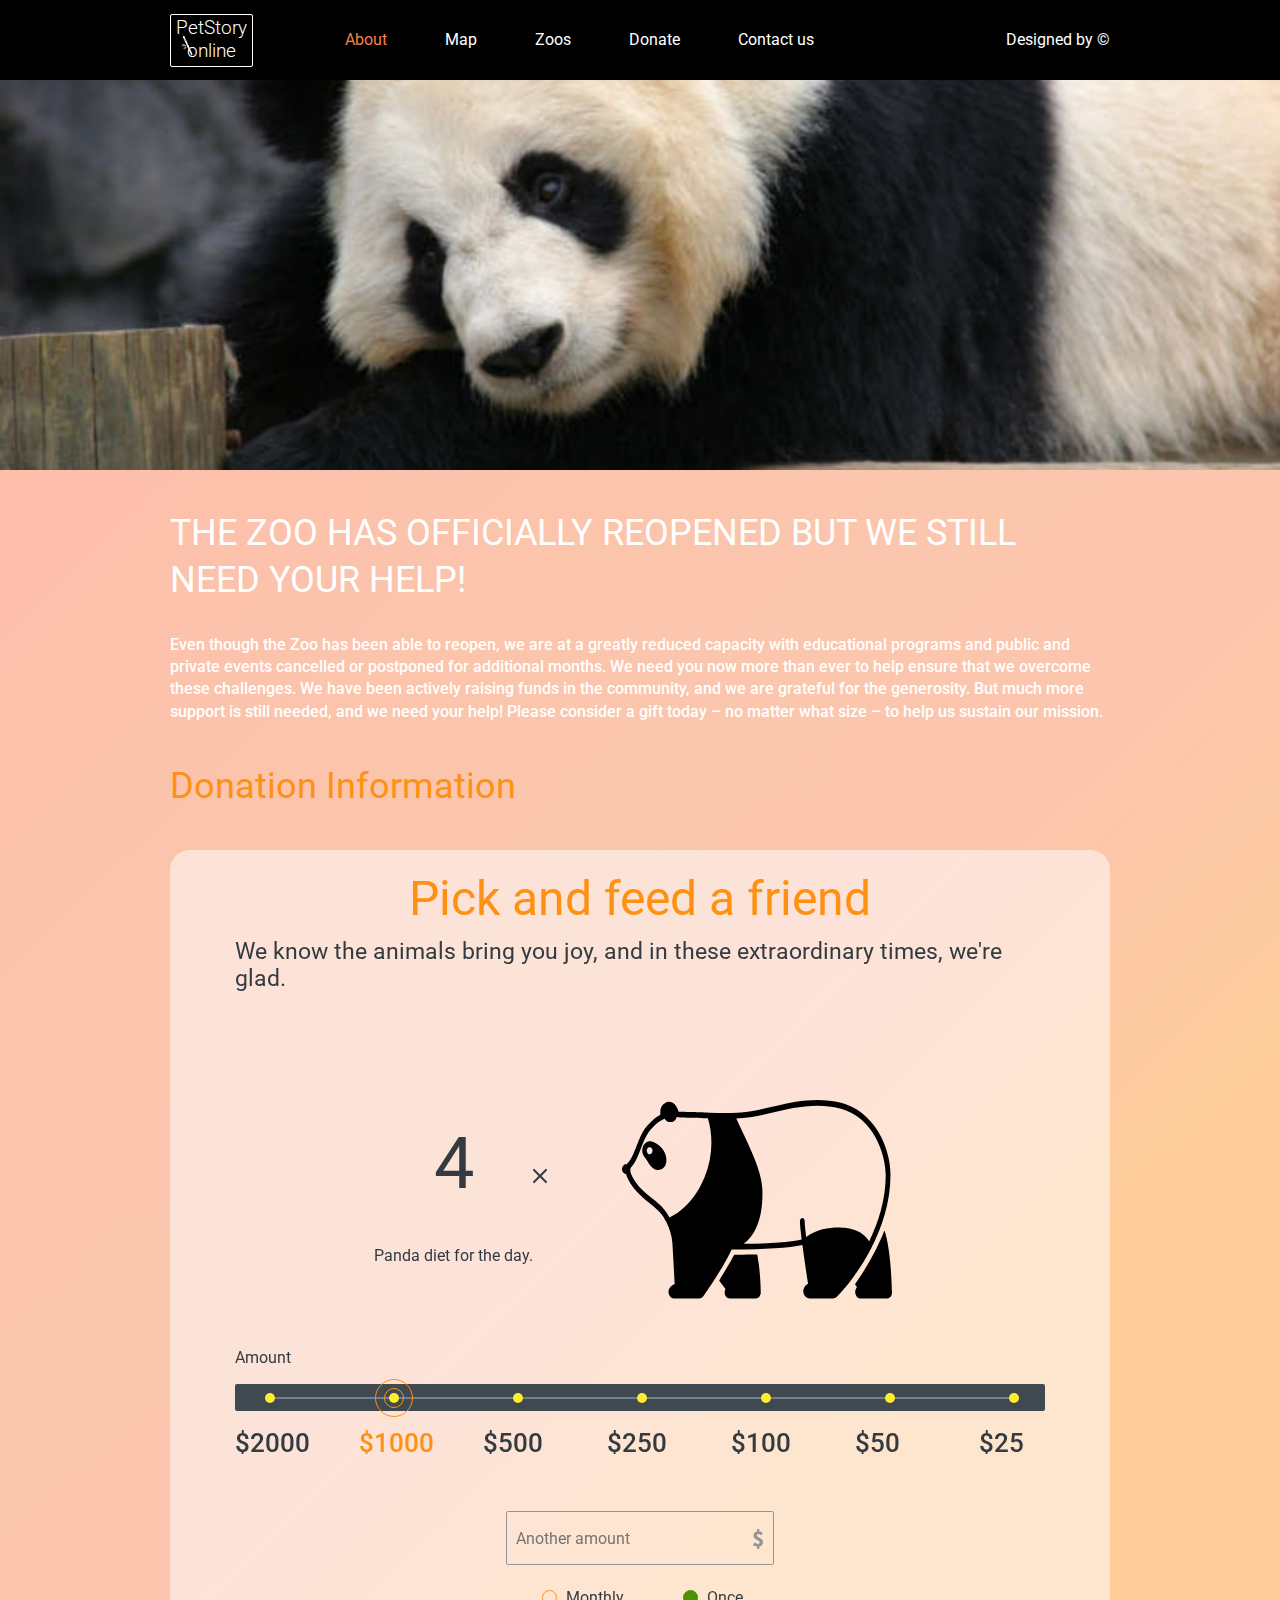
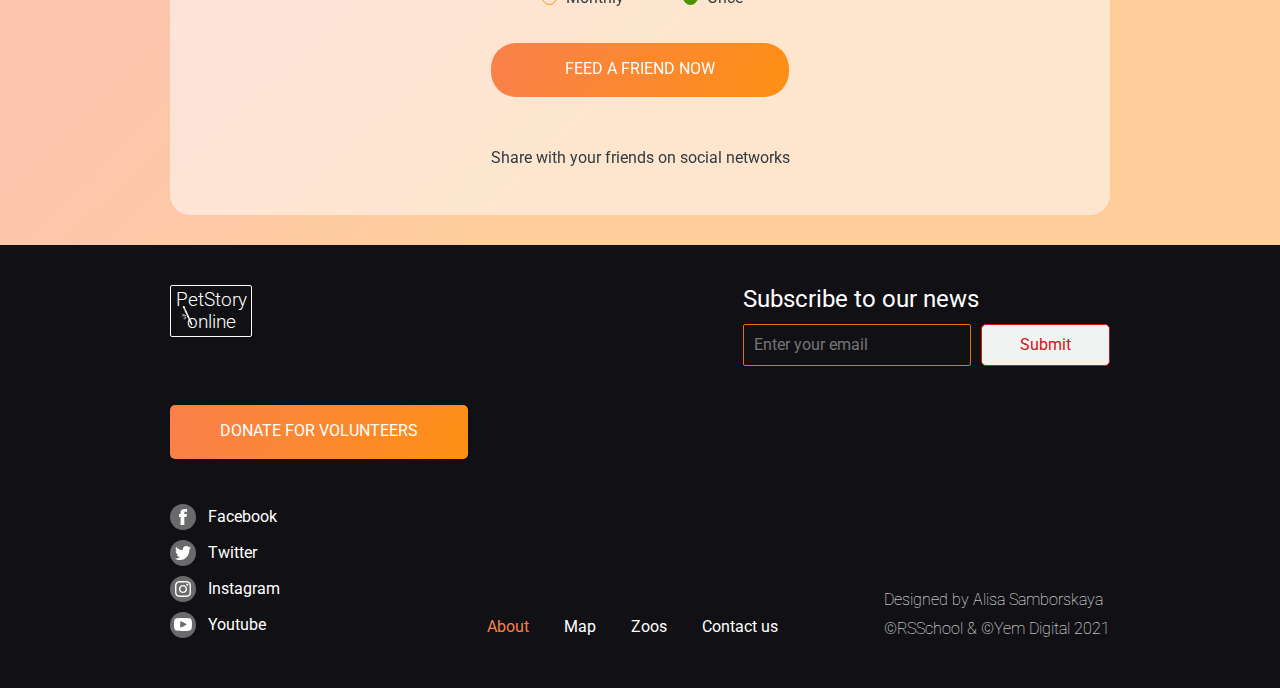
==== commit 27195e92: "feat: donate page – add adaptive layout for main section" ====
--- a/pages/donate/index.html
+++ b/pages/donate/index.html
@@ -27,14 +27,14 @@
     </header>
     <main>
         <section class="hero">
-            <div class="hero_image"></div>
+            <div class="container"></div>
         </section>
         <section class="pick_and_feed">
             <div class="container">
                 <h5>THE ZOO HAS OFFICIALLY REOPENED BUT WE STILL NEED YOUR HELP!</h5>
                 <p>Even though the Zoo has been able to reopen, we are at a greatly reduced capacity with educational programs and public and private events cancelled or postponed for additional months. We need you now more than ever to help ensure that we overcome these challenges. We have been actively raising funds in the community, and we are grateful for the generosity.  But much more support is still needed, and we need your help! Please consider a gift today – no matter what size – to help us sustain our mission.</p>
                 <h3>Donation Information</h3>
-                <dir class="container_bg">
+                <div class="container_bg">
                     <h2>Pick and feed a friend</h2>
                     <h6>We know the animals bring you joy, and in these extraordinary times, we're glad.</h6>
                     <div class="donation_amount">
@@ -48,7 +48,7 @@
                             <div class="x_icon"></div>
                             <div class="widget_icon"></div>
                         </div>
-                        <p>Amount</p>
+                        <p class="amount">Amount</p>
                         <form>
                             <div class="amount_picker">
                                 <div class="radio_wrap">
--- a/pages/donate/style.css
+++ b/pages/donate/style.css
@@ -183,34 +183,33 @@
 
 /* section 1 */
 
-.hero_image {
+.hero {
   height: 386px;
-  width: 100%;
+  max-width: 100%;
   background-image: url(../../assets/images/bg-images/giant-panda.jpg);
   background-position: center;
   background-repeat: no-repeat;
+  background-size: cover;
 }
 
 .pick_and_feed {
-  display: flex;
-  align-items: stretch;
+  max-width: 100%;
+  padding: 40px 0 180px 0;
   background: var(--orange_gradient);
-}
-
-.pick_and_feed .container {
-  width: 1160px;
-  margin: 40px 220px 160px 220px;
   color: #fff;
 }
 
 .pick_and_feed .container_bg {
+  display: flex;
+  flex-direction: column;
+  align-items: center;
   background: var(--frosted_glass_white);
   backdrop-filter: blur(2px);
   border-radius: 20px;
   color: #333B41;
 }
 
-.pick_and_feed .container h5 {
+.pick_and_feed h5 {
   font-weight: 400;
   font-size: 36px;
   line-height: 130%;
@@ -222,7 +221,7 @@
   font-weight: 400;
   font-size: 16px;
   line-height: 140%;
-  margin: 10px 10px 0px 0px;
+  margin: 10px 0 0 0;
 }
 
 .pick_and_feed .container h3 {
@@ -230,11 +229,11 @@
   font-size: 36px;
   line-height: 130%;
   color: #FE9013;
-  margin: 45px 0px 57px 0px;
-}
-
-.pick_and_feed .container_bg {
-  padding: 40px 92px 62px 92px;
+  /* margin: 45px 0px 57px 0px; */
+}
+
+.container_bg {
+  /* padding: 40px 92px 62px 92px; */
   text-align: center;
 }
 
@@ -243,13 +242,8 @@
   font-size: 48px;
   line-height: 120%;
   color: #FE9013; 
-  margin: 0px;
-  padding: 0px 0px 20px 0px;
-}
-
-.pick_and_feed .container_bg p {
-  text-align: left;
-  color: #333B41;
+  margin: 0;
+  padding: 0;
 }
 
 .container_bg h6 {
@@ -257,12 +251,17 @@
   font-size: 24px;
   line-height: 120%;
   text-align: left;
-  margin: 5px 0px 0px 0px;
-  padding: 0px;
+  margin: 20px 0 0 0;
+  padding: 0;
+}
+
+.pick_and_feed .container_bg p {
+  text-align: left;
+  color: #333B41;
 }
 
 .container_bg p {
-  font-weight: 400;
+  font-weight: 400 !important;
   font-size: 16px;
   line-height: 140%;
   color: #333B41;
@@ -378,7 +377,7 @@
   z-index: 1;
 }
 
-.amount_picker input[type="radio"]:before {
+.amount_picker input[type="radio"]::before {
   content: "";
   display: inline-block;
   vertical-align: top;
@@ -387,7 +386,7 @@
   border-radius: 50%;
 }
 
-.amount_picker input[type="radio"]:checked:before {
+.amount_picker input[type="radio"]:checked::before {
   outline: 1.7px solid #FE9013;
   outline-offset: 13px;
 }
@@ -404,8 +403,8 @@
   padding: 35px;
   border-radius: 50%;
   cursor: pointer;
-  /* background-color: #e83474;
-  z-index: -5; */
+  /* background-color: #e83474; */
+  /* z-index: -5; */
 }
 
 .amount_picker input[type="radio"]:checked {
@@ -682,3 +681,570 @@
   margin: 0px 0px 10px 0px;
   padding: 0px;
 }
+
+@media screen and (min-width: 1600px) {
+  /* .container {
+    max-width: 1160px;
+    margin: 0 auto;
+  } */
+}
+
+@media screen and (min-width: 1000px) and (max-device-width: 1599px) {
+  .container {
+    max-width: 940px;
+    margin: 0 auto;
+  }
+
+  .hero {
+    height: 390px; 
+    width: 100%;
+  }
+
+  .pick_and_feed {
+    padding: 40px 0 30px 0;
+  }
+
+  .pick_and_feed .container h5 {
+    font-size: 36px;
+    line-height: 130%;
+  }
+
+  .pick_and_feed .container p {
+    font-weight: 500;
+    font-size: 16px;
+    line-height: 140%;
+    margin-top: 30px;
+  }
+
+   .pick_and_feed .container h3 {
+    font-size: 36px;
+    line-height: 130%;
+    margin-top: 40px;
+  }
+
+  .container_bg {
+    margin-top: 40px;
+    padding: 20px 65px 46px 65px;
+  }
+
+  .container_bg h2 {
+    font-size: 48px;
+    line-height: 120%;
+  }
+
+  .container_bg h6 {
+    font-weight: 400;
+    font-size: 23px;
+    margin-top: 10px;
+  }
+
+  .container_bg p {
+    font-size: 16px;
+    line-height: 140%;
+    font-weight: 400;
+  }
+
+  .animals_widget {
+    display: flex;
+    width: 532px;
+    height: 246px;
+    margin: 60px auto 48px auto;
+  }
+
+  .animals_widget p:first-of-type {
+    font-size: 72px;
+    margin-bottom: 11px;
+  }
+
+  .animals_widget p:nth-of-type(2) {
+    font-size: 16px;
+  }
+  
+  .container_bg .amount {
+    font-weight: 400;
+    font-size: 16px;
+  }
+
+  .widget_icon {
+    width: 284px;
+    height: 246px;
+    background-size: cover;
+  }
+  
+  .amount_picker {
+    width: 810px;
+  }
+
+  .amount_picker::after {
+    width: calc(810px - 56px);
+  }
+
+  form .radio_wrap:first-child {
+    display: none;
+  }
+
+  footer nav ul {
+    width: 332px;
+  }
+}
+
+@media screen and (min-width: 640px) and (max-width: 999px) {
+  .container {
+    max-width: 600px;
+    margin: 0 auto;
+  }
+
+  header {
+    position: fixed;
+    width: 100%;
+    height: 34px;
+  }
+
+  header nav {
+    display: flex;
+    align-items: center;
+    justify-content: space-between;
+    padding: 2.29px 0 2.68px 0;
+  }
+
+  header .logo {
+    flex: 1;
+    font-size: 12.2899px;
+    width: 47px;
+    height: 29px;
+    padding: 0;
+    margin: 0;
+    border: none;
+    background-size: 4.54px 13.56px;
+    background-position: left 6.54px bottom 2.45px;
+  }
+
+  header nav li {
+    display: none !important;
+  }
+
+  .designedNav {
+    display: none;
+  }
+
+  .toggleNav {
+    display: block;
+  }
+
+  .hero {
+   height: 335px; 
+   width: 100%;
+  }
+
+  .pick_and_feed {
+    padding: 30px 0 46px 0;
+  }
+
+  .pick_and_feed .container h5 {
+    font-size: 24px;
+    line-height: 120%;
+  }
+
+  .pick_and_feed .container p {
+    font-weight: 500;
+    font-size: 16px;
+    line-height: 140%;
+    margin-top: 10px;
+  }
+
+  .pick_and_feed .container h3 {
+    font-size: 24px;
+    line-height: 120%;
+    margin-top: 30px;
+  }
+
+  .container_bg {
+    margin-top: 30px;
+    padding: 30px 0 30px 0;
+  }
+
+  .container_bg h2 {
+    font-size: 48px;
+    line-height: 120%;
+  }
+
+  .container_bg h6 {
+    font-weight: 400;
+    font-size: 24px;
+    margin-top: 20px;
+    text-align: center;
+  }
+
+  .container_bg p {
+    font-size: 9.02255px;
+    line-height: 140%;
+  }
+ 
+   .pick_and_feed {
+    padding: 30px 0 30px 0;
+   }
+
+   .animals_widget {
+    display: flex;
+    width: 532px;
+    height: 246px;
+    margin: 10px auto;
+  }
+
+  .animals_widget p:first-of-type {
+    font-size: 72px;
+    margin-bottom: 11px;
+  }
+
+  .animals_widget p:nth-of-type(2) {
+    font-size: 16px;
+  }
+  
+  .container_bg .amount {
+    font-weight: 400;
+    margin: 41px 0 0 10px !important;  
+    font-size: 16px;
+  }
+
+  .widget_icon {
+    width: 284px;
+    height: 246px;
+    background-size: cover;
+  }
+
+  .amount_picker {
+    width: 600px;
+    padding: 0px 35px;
+  }
+
+  .amount_picker::after {
+    width: calc(600px - 70px);
+  }
+
+  .amount_picker input[type="radio"]:after {
+    top: -43px;
+    left: -25px;
+    padding: 23px;
+    /* background-color: #e83474; */
+  }
+
+  .amount_picker label {
+    font-size: 26px;
+    left: -35px;
+    top: 40px;
+  }
+
+  form .radio_wrap:first-child {
+    display: none;
+  }
+
+  form .radio_wrap:nth-of-type(2) {
+    display: none;
+  }
+
+  form .radio_wrap:nth-of-type(3) {
+    display: none;
+  }
+
+  .form_rest input[type=number] {
+    width: 180px;
+    margin: 50px 0 31px 0;
+  }
+
+  .pick_and_feed .button  {
+    margin: 30px 0 33px 0;
+  }
+
+  footer {
+    height: 282px;
+    padding: 12px 20px; 
+  }
+
+  footer .sub_upper {
+    height: 52px;
+  }
+
+  footer .sub_bottom {
+    display: flex;
+  }
+
+  footer form {
+    display: none;
+  }
+
+  footer .form {
+    display: none;
+  }
+
+  footer .social {
+    position: absolute;
+    right: 0;
+    top: 0;
+    width: 26px;
+  }
+
+  footer .social span {
+    display: none;
+  }
+
+  .social a {
+    margin: 0 0 20px 0;
+  }
+
+  footer nav ul {
+    margin: 0;
+    padding: 0;
+  }
+
+  footer nav {
+    display: flex;
+    justify-content: space-between;
+    width: 298px;
+    height: 22px;
+    margin: 0;
+  }
+  
+  footer .signature{
+    /* float: right; */
+  }
+}
+
+@media screen and (min-width: 0px) and (max-width: 639px) {
+  .container {
+    max-width: 300px;
+    margin: 0 auto;
+  }
+
+  header {
+    position: fixed;
+    width: 100%;
+    height: 34px;
+  }
+
+  header nav {
+    display: flex;
+    align-items: center;
+    justify-content: space-between;
+    padding: 2.29px 0 2.68px 0;
+  }
+
+  header .logo {
+    flex: 1;
+    font-size: 12.2899px;
+    width: 47px;
+    height: 29px;
+    padding: 0;
+    margin: 0;
+    border: none;
+    background-size: 4.54px 13.56px;
+    background-position: left 6.54px bottom 2.45px;
+  }
+
+  header nav li {
+    display: none !important;
+  }
+
+  .designedNav {
+    display: none;
+  }
+
+  .toggleNav {
+    display: block;
+  }
+
+  .hero {
+    height: 187px; 
+   }
+
+   .pick_and_feed .container h5 {
+    font-size: 24px;
+    line-height: 120%;
+   }
+
+   .pick_and_feed .container p {
+    font-weight: 500;
+    font-size: 16px;
+    line-height: 140%;
+    margin-top: 20px;
+   }
+
+   .pick_and_feed .container h3 {
+    font-size: 24px;
+    line-height: 120%;
+    margin-top: 30px;
+   }
+
+   .container_bg {
+    margin-top: 30px;
+    padding: 20px 0;
+   }
+
+   .container_bg h2 {
+    font-size: 24px;
+    line-height: 120%;
+   }
+
+   .container_bg h6 {
+    font-weight: 400;
+    font-size: 16px;
+    margin-top: 10px;
+    text-align: center;
+   }
+
+   .container_bg p {
+    font-size: 9.02255px;
+    line-height: 140%;
+  }
+ 
+   .pick_and_feed {
+     padding: 30px 0 30px 0;
+   }
+
+   .animals_widget {
+    display: flex;
+    width: 300px !important;
+    height: 138.72px;
+    margin: 10px 0;
+  }
+
+  .animals_widget p:first-of-type {
+    font-size: 40.6015px;
+    margin-bottom: 11px;
+  }
+
+  .animals_widget p:nth-of-type(2) {
+    font-size: 9px;
+  }
+
+  .donation_amount p:last-child {
+    margin-top: 0;
+    font-weight: 400;
+    font-size: 15px;
+  }
+
+  .widget_icon {
+    width: 160px;
+    height: 138px;
+    background-size: cover;
+  }
+ 
+  .amount_picker {
+    width: 300px;
+    margin: 15px 0 25px 0;
+    padding: 0px 18.5px 0px 17.5px;
+  }
+
+  .amount_picker::after {
+    width: 262px;
+  }
+
+  .amount_picker input[type="radio"]:after {
+    top: -33px;
+    left: -15px;
+    padding: 14px;
+  }
+
+  .amount_picker label {
+    font-size: 13px;
+    left: -15px;
+    top: 30px;
+  }
+
+  form .radio_wrap:first-child {
+    display: none;
+  }
+
+  form .radio_wrap:nth-of-type(2) {
+    display: none;
+  }
+
+  form .radio_wrap:nth-of-type(3) {
+    display: none;
+  }
+
+  .form_rest input[type=number] {
+    width: 180px;
+    margin: 25px 0 27px 0;
+  }
+
+  .pick_and_feed .button  {
+    margin: 31px 0 33px 0;
+  }
+
+  footer {
+    height: 334px;
+    padding: 20px 9px; 
+  }
+
+  footer .sub_upper {
+    display: block;
+  }
+
+  footer .logo {
+    border: none;
+    width: 135px;
+    height: 23px;
+    margin: 20px auto 0 auto;
+    background-position: bottom 4.54px left 76.69px;
+  }
+
+  footer .logo br {
+    display: none;
+  }
+
+  footer .sub_bottom {
+    display: block;
+  }
+
+  footer .button {
+    position: absolute;
+    top: 129px;
+  }
+
+  footer form {
+    display: none;
+  }
+
+  footer .form {
+    display: none;
+  }
+
+  footer .social {
+    position: absolute;
+    flex-direction: row;
+    width: 194px;
+    height: 26px;
+    top: 73px;
+    left: 61px;
+    margin: 0 auto;
+  }
+
+  footer .social span {
+    display: none;
+  }
+
+  .social a {
+    width: 26px;
+  }
+
+  footer nav ul {
+    margin: 0;
+    padding: 0;
+  }
+
+  footer nav {
+    position: absolute;
+    left: 0;
+    bottom: 0;
+    display: flex;
+    justify-content: space-between;
+    width: 278px;
+    margin: 0;
+  }
+  
+  footer .signature{
+    float: right;
+    margin: 0;
+    margin-bottom: 52px;
+  }
+}
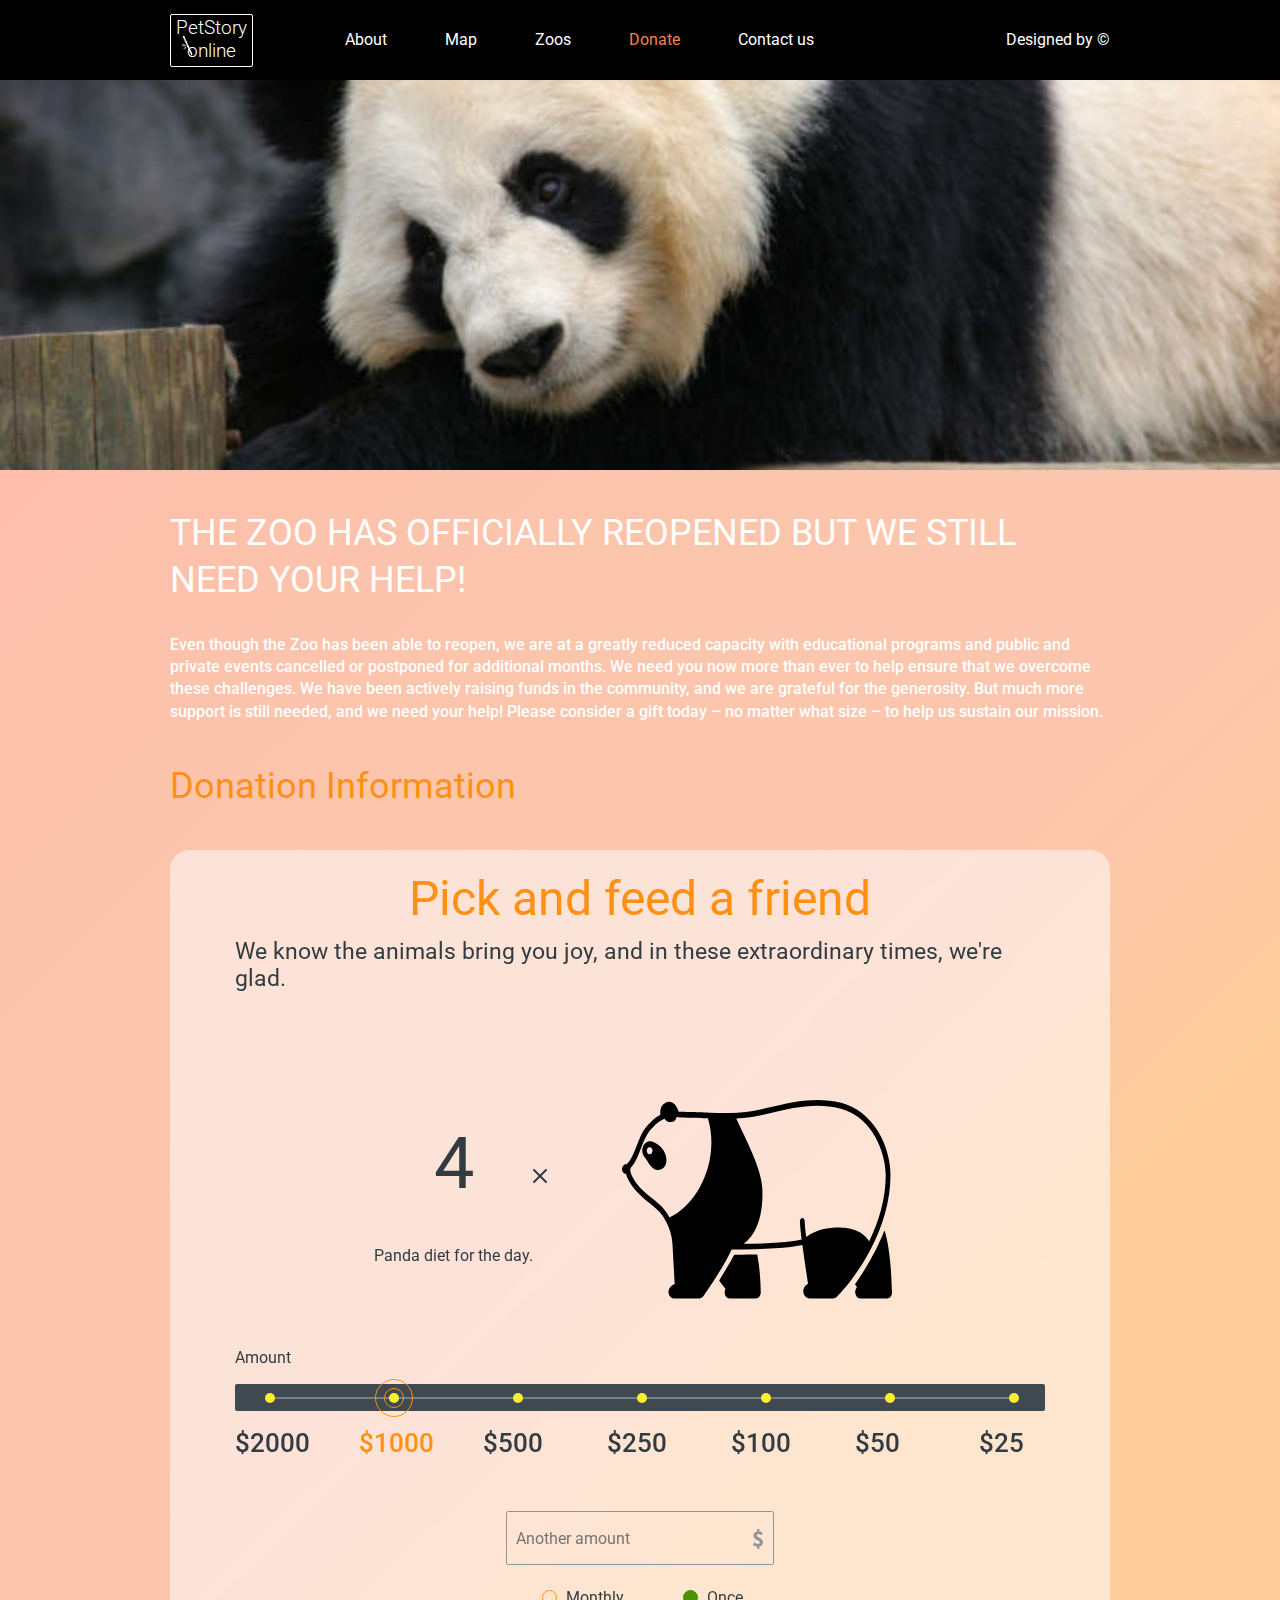
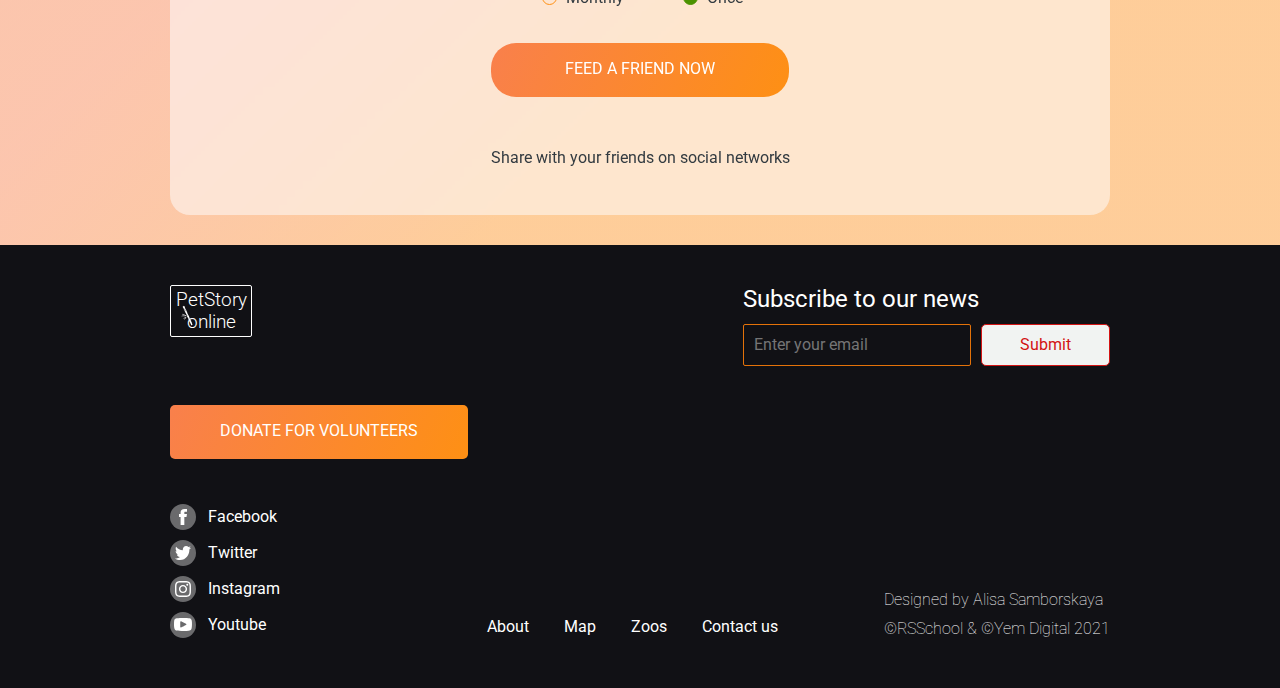
==== commit 861cd05d: "fix: links in header & footer" ====
--- a/pages/donate/index.html
+++ b/pages/donate/index.html
@@ -13,11 +13,11 @@
         <div class="container">
             <nav>
                 <ul>
-                    <a href="#about" class="noHover"><h1 class="logo">PetStory<br>online</h1></a>
-                    <li><a href="#about" class="active">About</a></li>
+                    <a href="/pages/main/index.html" class="noHover"><h1 class="logo">PetStory<br>online</h1></a>
+                    <li><a href="/pages/main/index.html">About</a></li>
                     <li><a href="#map">Map</a></li>
                     <li><a href="#zoos">Zoos</a></li>
-                    <li><a href="#donate">Donate</a></li>
+                    <li><a href="#donate" class="active">Donate</a></li>
                     <li><a href="#contact-us">Contact us</a></li>
                 </ul>
                 <a href="https://www.figma.com/file/jfEFwkXVj1WRq7sUHDr8os/PetStory-online" class="designedNav">Designed by &#169;</a>
@@ -106,7 +106,7 @@
     <footer>
         <div class="container">
             <div class="sub_upper">
-                <a href="#"><div class="logo">PetStory <br>online</div></a>
+                <a href="/pages/main/index.html"><div class="logo">PetStory <br>online</div></a>
                 <div class="form">
                     <h4>Subscribe to our news</h4>
                     <form>
@@ -125,7 +125,7 @@
                 </div>
                 <nav class="footer_menu">
                     <ul>
-                        <li><a href="#about" class="active">About</a></li>
+                        <li><a href="/pages/main/index.html">About</a></li>
                         <li><a href="#map">Map</a></li>
                         <li><a href="#zoos">Zoos</a></li>
                         <li><a href="#contact-us">Contact us</a></li>
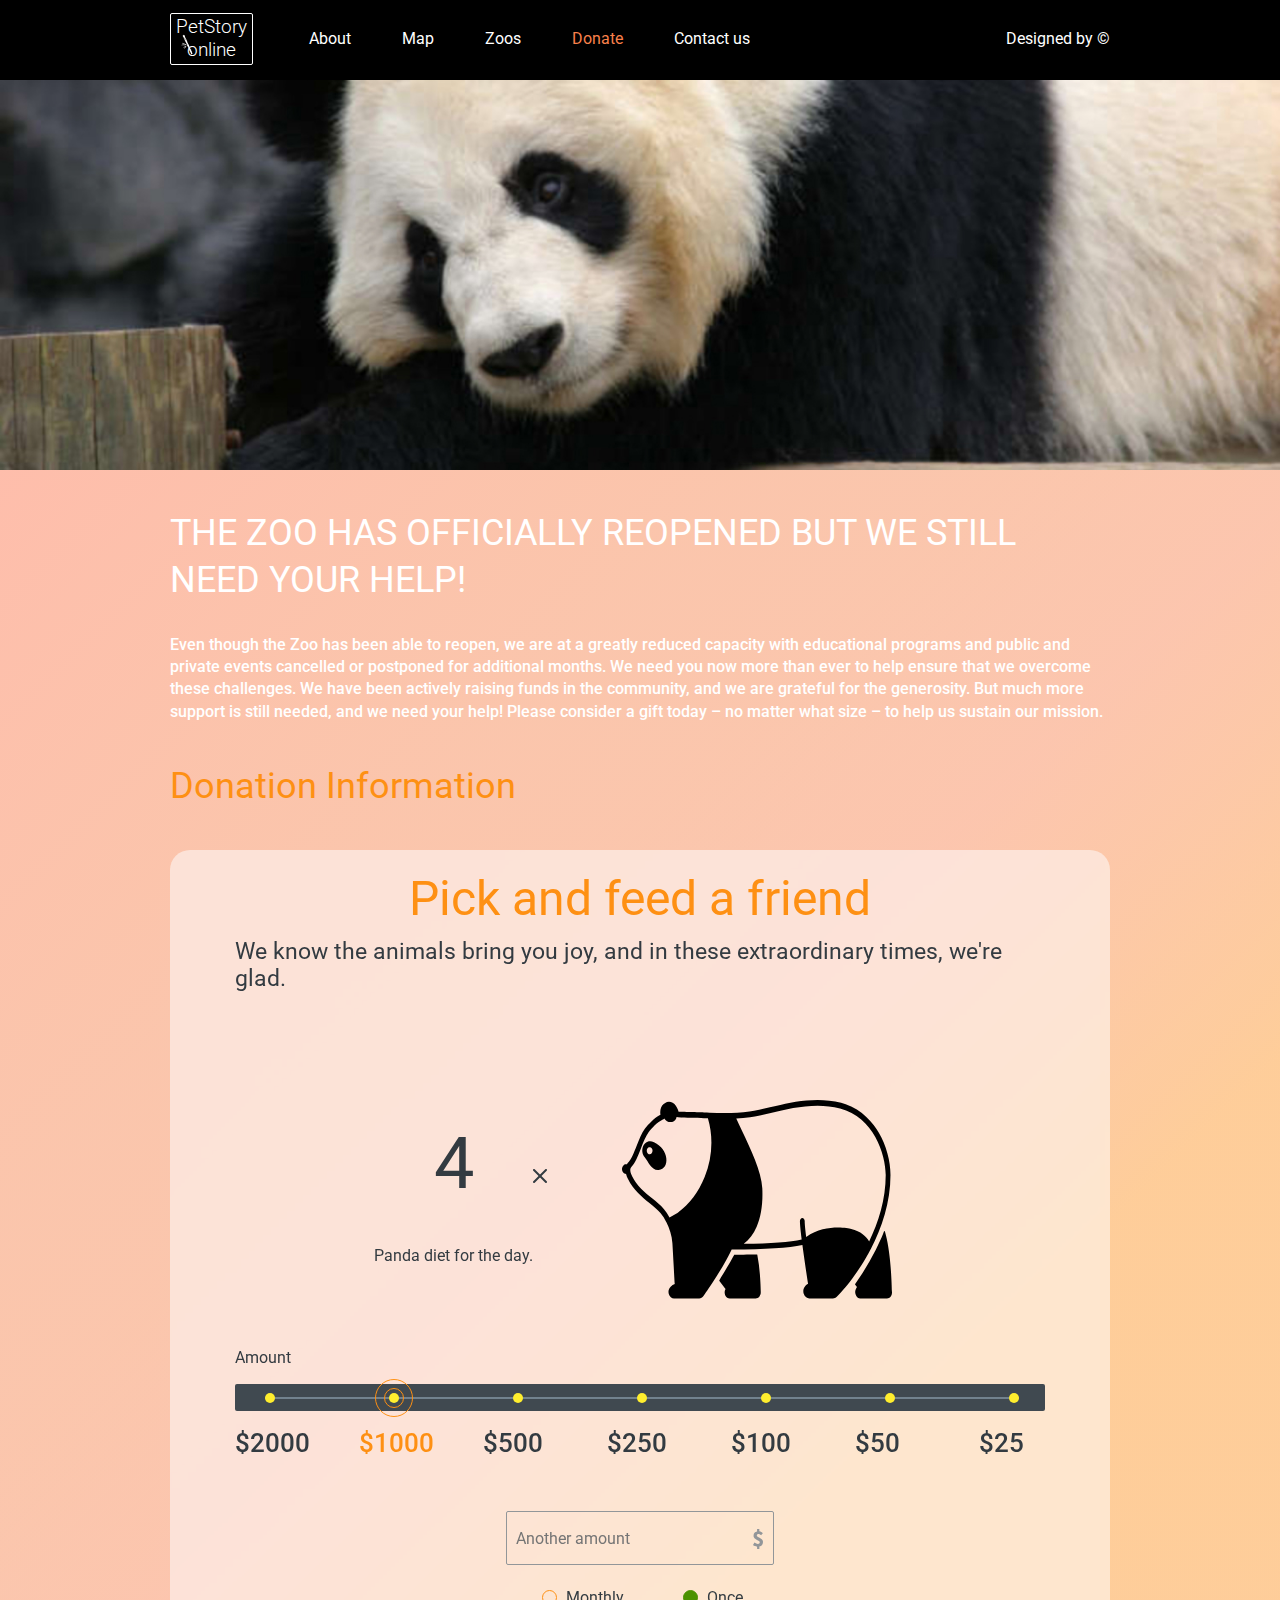
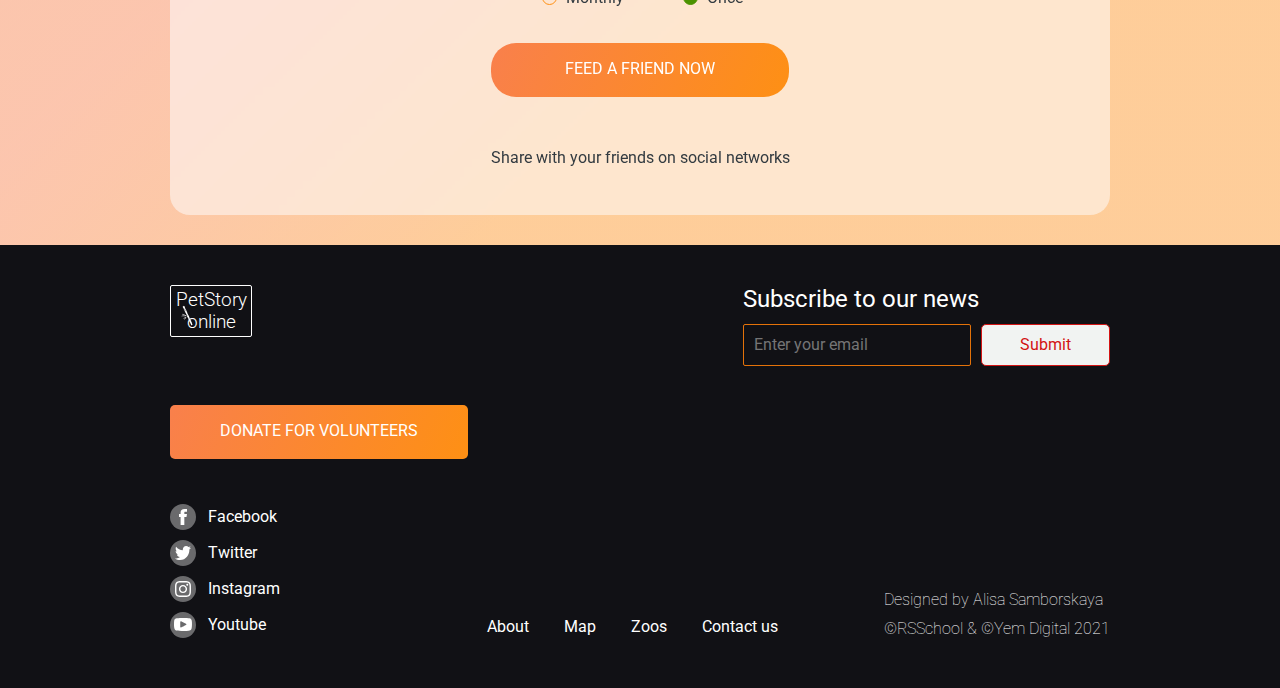
==== commit 75c98dce: "fix: links in header & footer" ====
--- a/pages/donate/index.html
+++ b/pages/donate/index.html
@@ -13,8 +13,8 @@
         <div class="container">
             <nav>
                 <ul>
-                    <a href="/pages/main/index.html" class="noHover"><h1 class="logo">PetStory<br>online</h1></a>
-                    <li><a href="/pages/main/index.html">About</a></li>
+                    <a href="../main/index.html" class="noHover"><h1 class="logo">PetStory<br>online</h1></a>
+                    <li><a href="../main/index.html">About</a></li>
                     <li><a href="#map">Map</a></li>
                     <li><a href="#zoos">Zoos</a></li>
                     <li><a href="#donate" class="active">Donate</a></li>
@@ -106,7 +106,7 @@
     <footer>
         <div class="container">
             <div class="sub_upper">
-                <a href="/pages/main/index.html"><div class="logo">PetStory <br>online</div></a>
+                <a href="../main/index.html"><div class="logo">PetStory <br>online</div></a>
                 <div class="form">
                     <h4>Subscribe to our news</h4>
                     <form>
@@ -125,7 +125,7 @@
                 </div>
                 <nav class="footer_menu">
                     <ul>
-                        <li><a href="/pages/main/index.html">About</a></li>
+                        <li><a href="../main/index.html">About</a></li>
                         <li><a href="#map">Map</a></li>
                         <li><a href="#zoos">Zoos</a></li>
                         <li><a href="#contact-us">Contact us</a></li>
--- a/pages/donate/style.css
+++ b/pages/donate/style.css
@@ -114,33 +114,15 @@
 
 header nav ul {
   display: flex;
+  justify-content: space-between;
   align-items: center;
   list-style-type: none;
   margin: 0px;
   padding: 0px;
+  width: 630px;
   overflow: hidden;
   flex-wrap: nowrap;
   z-index: 1;
-}
-
-header nav li:not(:first-child):not(:last-child) a {
-  padding: 29px;
-}
-
-header nav li:first-child {
-  display: flex;
-  justify-content: flex-start;
-  padding: 29px 29px 29px 0px;
-}
-
-header nav li:last-child{
-  flex: 1;
-  display: flex;
-  justify-content: flex-end;
-}
-
-header nav li:last-child a {
-  padding: 29px 0px 29px 29px;
 }
 
 header nav a {
@@ -162,15 +144,18 @@
   box-sizing: border-box;
   text-align: center;
   padding: 2.55px 4.75px;
-  margin-right: 63px;
+  margin-right: 5px;
   background-image: url(../../assets/images/bg-images/logo-stick.png);
   background-repeat: no-repeat;
   background-position: bottom 9.54px left 9.69px;
 }
 
+header li:first-child {
+  margin-left: 0;
+}
+
 header li a:hover:not(.noHover) {
   color: #F9804B;
-  /* background-color: #333; */
 }
 
 header li a:active {
@@ -233,7 +218,7 @@
 }
 
 .container_bg {
-  /* padding: 40px 92px 62px 92px; */
+  padding: 40px 0 62px 0;
   text-align: center;
 }
 
@@ -695,6 +680,10 @@
     margin: 0 auto;
   }
 
+  header nav ul {
+    width: 580px;
+  }
+
   .hero {
     height: 390px; 
     width: 100%;
@@ -888,7 +877,7 @@
     display: flex;
     width: 532px;
     height: 246px;
-    margin: 10px auto;
+    margin: 50px auto 41px auto;
   }
 
   .animals_widget p:first-of-type {
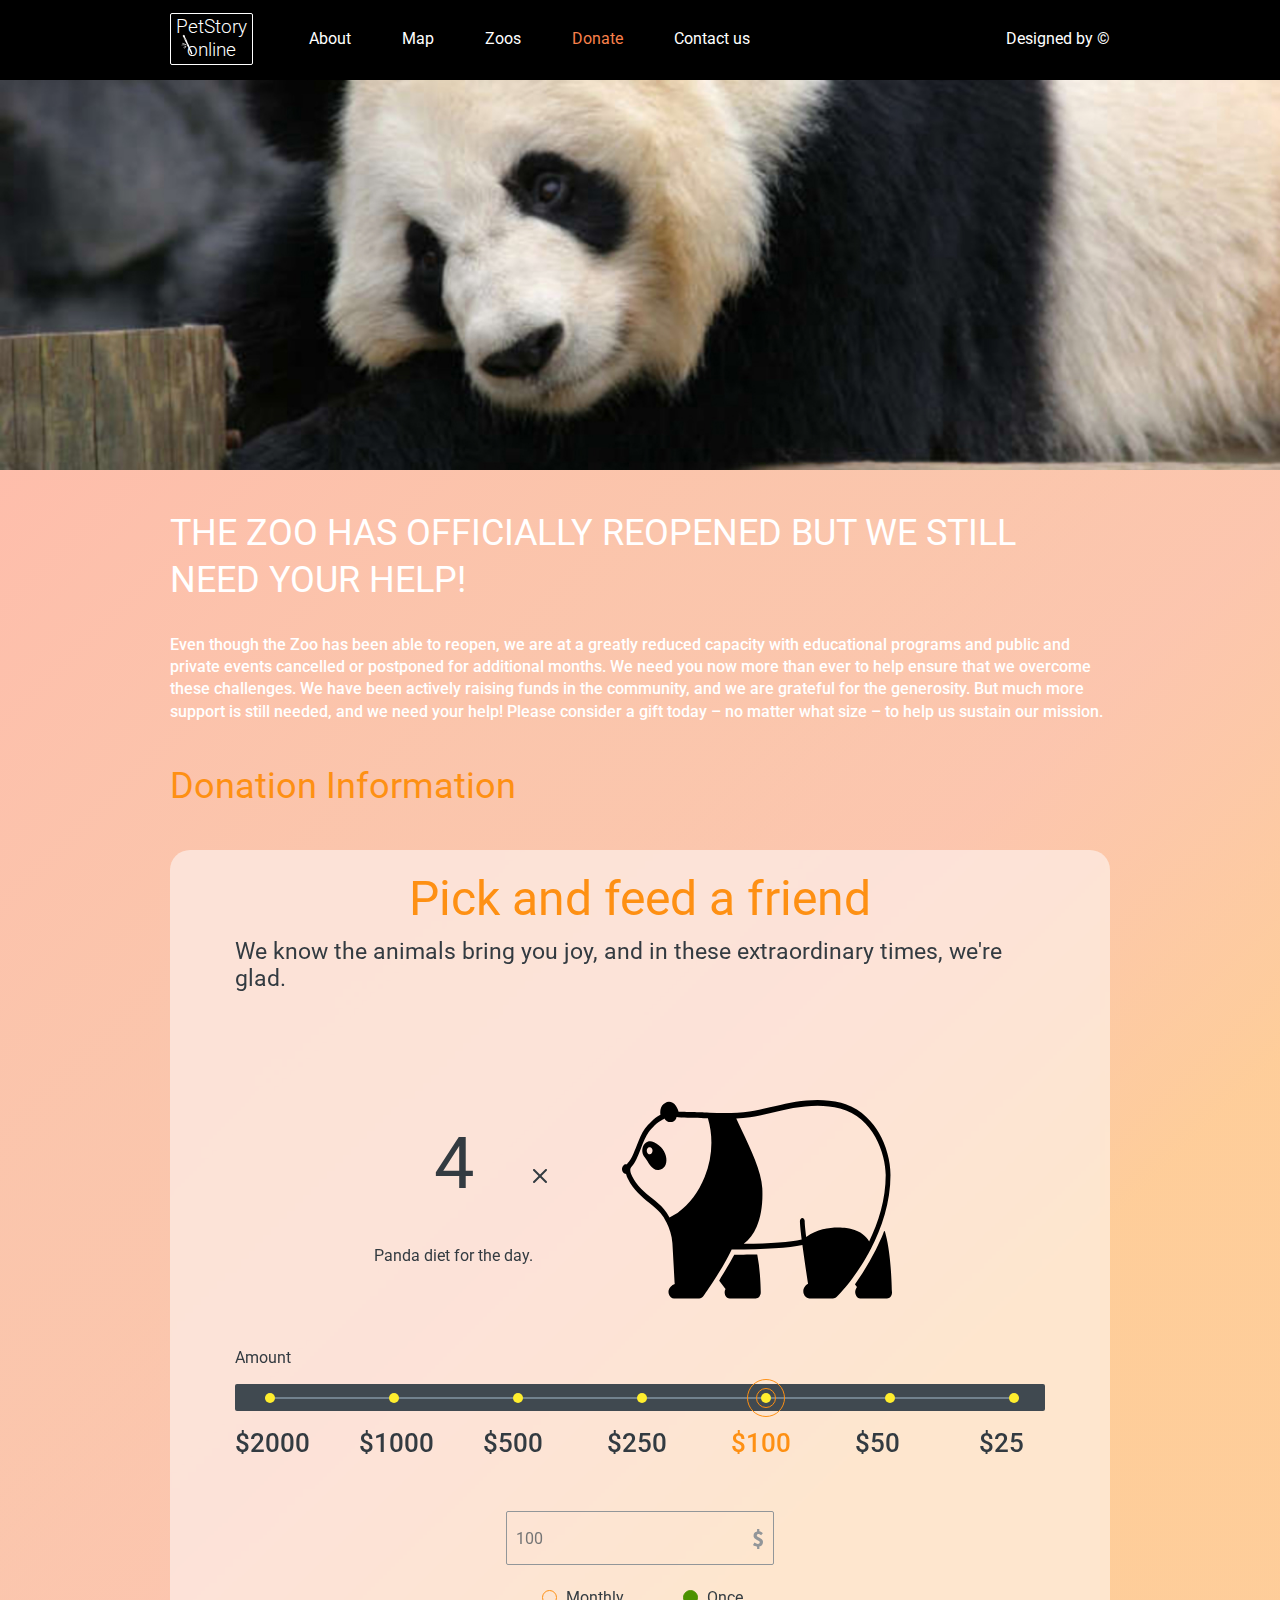
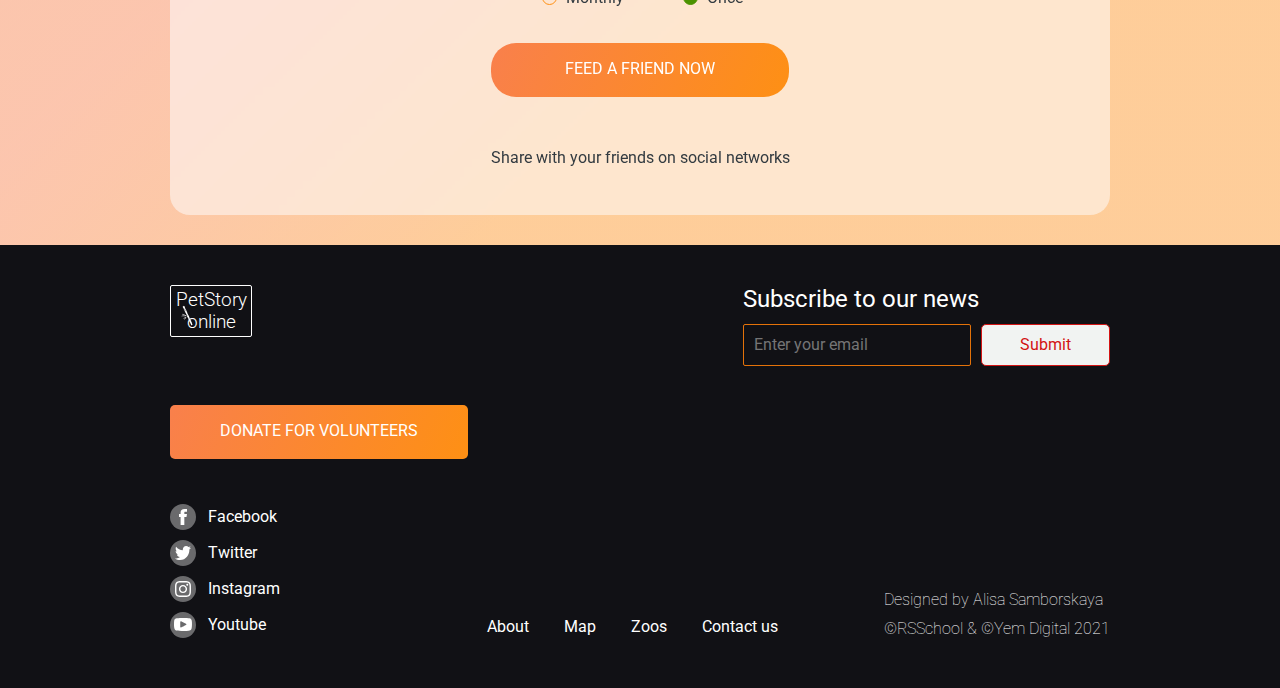
==== commit e07e55a6: "feat: add donate amount interactive functionality" ====
--- a/pages/donate/index.html
+++ b/pages/donate/index.html
@@ -6,6 +6,7 @@
     <meta name="viewport" content="width=device-width, initial-scale=1.0">
     <link rel="stylesheet" type="text/css" href="../../assets/resets/normalize.css">
     <link rel="stylesheet" type="text/css" href="style.css">
+    <script type="module" src="script.js"></script>
     <title>Donate</title>
 </head>
 <body>
@@ -52,35 +53,35 @@
                         <form>
                             <div class="amount_picker">
                                 <div class="radio_wrap">
-                                    <input type="radio" name="amount" id="amount1" />
+                                    <input type="radio" name="amount" id="amount1" value="5000" />
                                     <label for="amount1" >$5000</label>
                                 </div>
                                 <div class="radio_wrap">
-                                    <input type="radio" name="amount" id="amount2" />
+                                    <input type="radio" name="amount" id="amount2" value="2000" />
                                     <label for="amount2">$2000</label>
                                 </div>
                                 <div class="radio_wrap">
-                                    <input type="radio" name="amount" id="amount3" checked="checked" />
+                                    <input type="radio" name="amount" id="amount3" value="1000" />
                                     <label for="amount3">$1000</label>
                                 </div>
                                 <div class="radio_wrap">
-                                    <input type="radio" name="amount" id="amount4" />
+                                    <input type="radio" name="amount" id="amount4" value="500" />
                                     <label for="amount4">$500</label>
                                 </div>
                                 <div class="radio_wrap">
-                                    <input type="radio" name="amount" id="amount5" />
+                                    <input type="radio" name="amount" id="amount5" value="250" />
                                     <label for="amount5">$250</label>
                                 </div>
                                 <div class="radio_wrap">
-                                    <input type="radio" name="amount" id="amount6" />
+                                    <input type="radio" name="amount" id="amount6" value="100" checked="checked" />
                                     <label for="amount6">$100</label>
                                 </div>
                                 <div class="radio_wrap">
-                                    <input type="radio" name="amount" id="amount7" />
+                                    <input type="radio" name="amount" id="amount7" value="50" />
                                     <label for="amount7">$50</label>
                                 </div>
                                 <div class="radio_wrap">
-                                    <input type="radio" name="amount" id="amount8" />
+                                    <input type="radio" name="amount" id="amount8" value="25" />
                                     <label for="amount8">$25</label>
                                 </div>
                             </div>
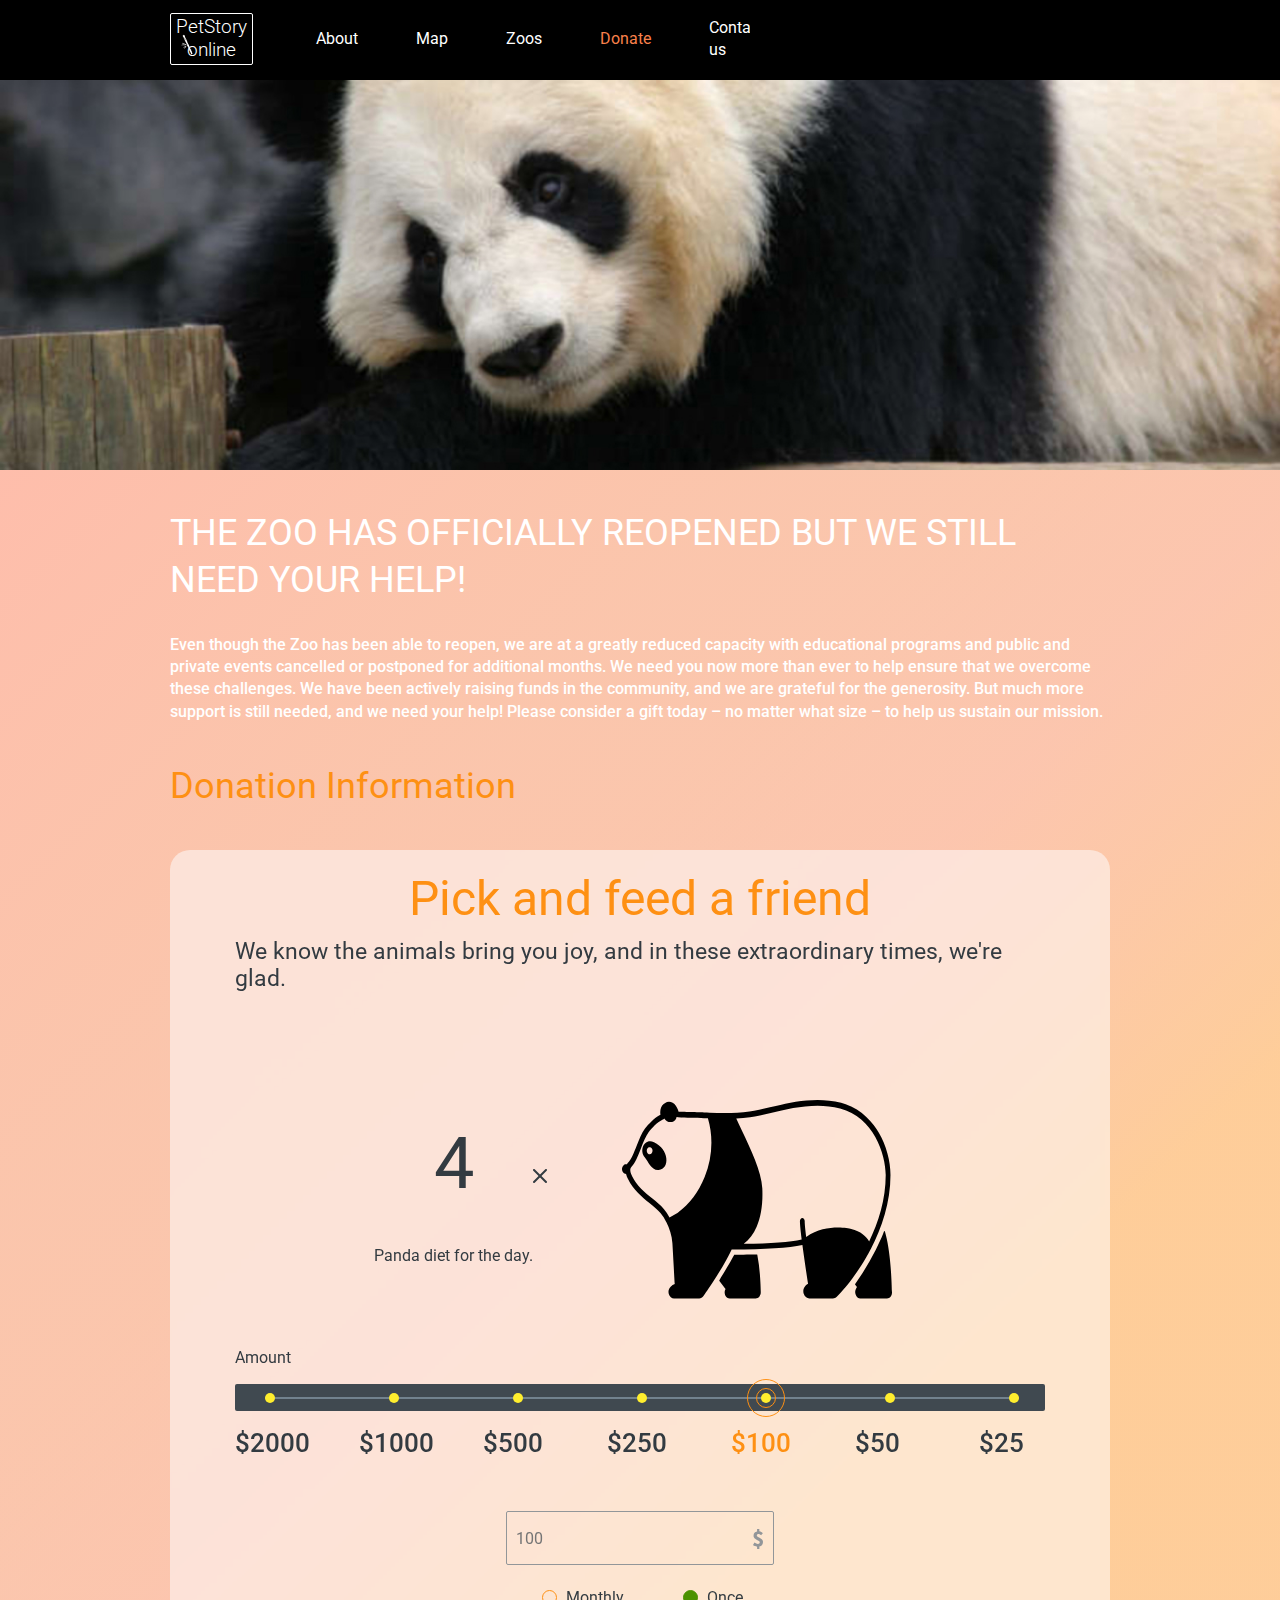
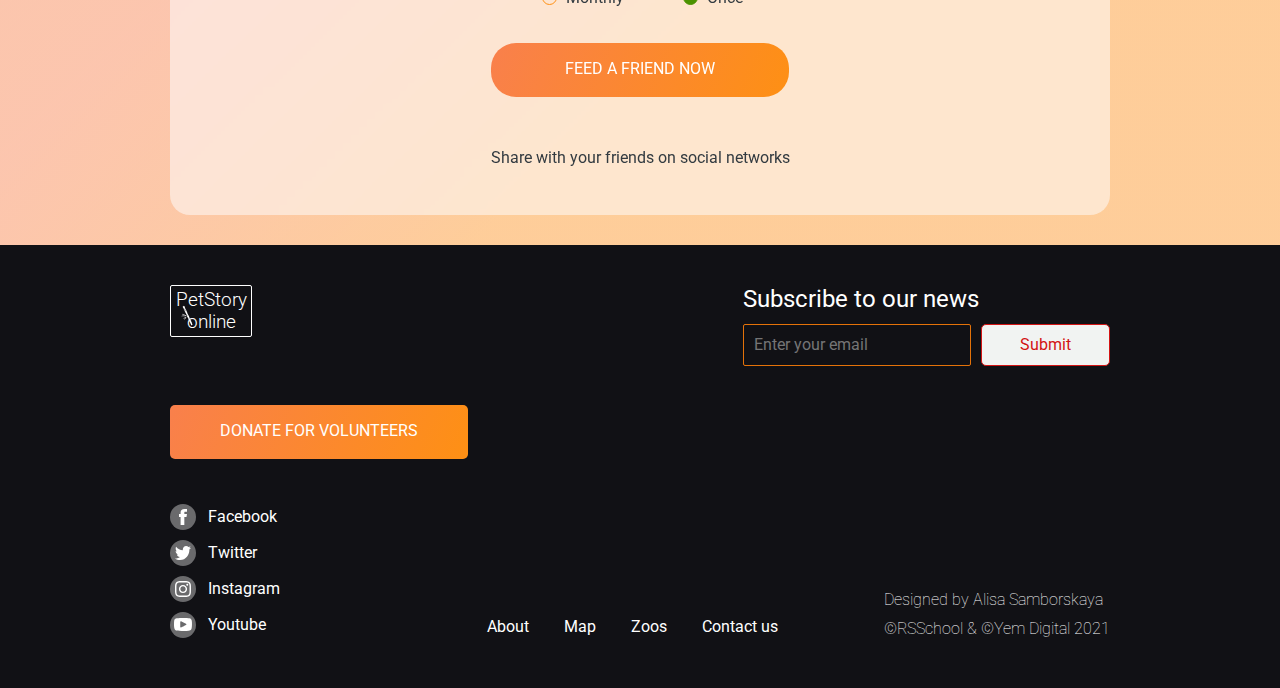
==== commit ee9ac641: "fix: nav bar 320px-640px screen sizes donate page" ====
--- a/pages/donate/index.html
+++ b/pages/donate/index.html
@@ -20,8 +20,8 @@
                     <li><a href="#zoos">Zoos</a></li>
                     <li><a href="#donate" class="active">Donate</a></li>
                     <li><a href="#contact-us">Contact us</a></li>
+                    <li><a href="https://www.figma.com/file/jfEFwkXVj1WRq7sUHDr8os/PetStory-online" class="designedNav">Designed by &#169;</a></li>
                 </ul>
-                <a href="https://www.figma.com/file/jfEFwkXVj1WRq7sUHDr8os/PetStory-online" class="designedNav">Designed by &#169;</a>
                 <a href="#" class="toggleNav"></a>
             </nav>
         </div>
--- a/pages/donate/style.css
+++ b/pages/donate/style.css
@@ -94,7 +94,7 @@
   position: relative;
   background: #000;
   height: 80px;
-  z-index: 1;
+  z-index: 4;
 }
 
 nav {
@@ -102,14 +102,69 @@
   flex-direction: row;
   align-items: center;
   justify-content: space-between;
+  margin: 0px;
+  padding: 0px;
 }
 
 .toggleNav {
   display: none;
+  position: absolute;
+  right: 0;
+  top: 12px;
   width: 18px;
   height: 10px;
   background-image: url(../../assets/images/incons/burger_menu.svg);
   background-repeat: no-repeat;
+  z-index: 10;
+}
+
+.toggle_nav__toggled {
+  background-image: url(../../assets/images/incons/x_icon_orange.svg) !important;
+  background-repeat: no-repeat;
+  width: 14px;
+  height: 14px;
+  margin-right: 10px;
+  background-color: #fff;
+}
+
+.toggled {
+  display: flex;
+  flex-direction: column;
+  gap: 15px;
+  width: 100%;
+  margin: 0px;
+  padding: 10px 10px 40px 10px;
+  background: #fff;
+  align-items: flex-start;
+  list-style-type: none;
+}
+
+.toggled a {
+  background: #fff;
+  color: var(--clementine);
+  /* border: 1px solid var(--clementine); */
+}
+
+.toggled .logo {
+  border: 1px solid var(--clementine);
+  margin-bottom: 20px ;
+}
+
+.dimmed {
+  position: relative;
+}
+
+.dimmed::after {
+  content: ' ';
+  position: absolute;
+  width: 100%;
+  height: 100%;
+  left: 0;
+  top: 0;
+  right: 0;
+  /* opacity: 70%; */
+  background: rgba(0, 0, 0, 0.5);
+  z-index: 3;
 }
 
 header nav ul {
@@ -119,7 +174,8 @@
   list-style-type: none;
   margin: 0px;
   padding: 0px;
-  width: 630px;
+  gap: 58px;
+  /* width: 630px; */
   overflow: hidden;
   flex-wrap: nowrap;
   z-index: 1;
@@ -779,6 +835,7 @@
 
 @media screen and (min-width: 640px) and (max-width: 999px) {
   .container {
+    position: relative;
     max-width: 600px;
     margin: 0 auto;
   }
@@ -809,15 +866,25 @@
   }
 
   header nav li {
-    display: none !important;
+    display: none;
   }
 
   .designedNav {
-    display: none;
+    /* display: none; */
   }
 
   .toggleNav {
     display: block;
+  }
+
+  .toggled_item {
+    display: block;
+  }
+
+  .toggled_item a {
+    background: #fff;
+    color: #333B41;
+    z-index: 2;
   }
 
   .hero {
@@ -1000,6 +1067,7 @@
 
 @media screen and (min-width: 0px) and (max-width: 639px) {
   .container {
+    position: relative;
     max-width: 300px;
     margin: 0 auto;
   }
@@ -1030,15 +1098,25 @@
   }
 
   header nav li {
-    display: none !important;
+    display: none;
   }
 
   .designedNav {
-    display: none;
+    /* display: none; */
   }
 
   .toggleNav {
     display: block;
+  }
+
+  .toggled_item {
+    display: block;
+  }
+
+  .toggled_item a {
+    background: #fff;
+    color: #333B41;
+    z-index: 2;
   }
 
   .hero {
